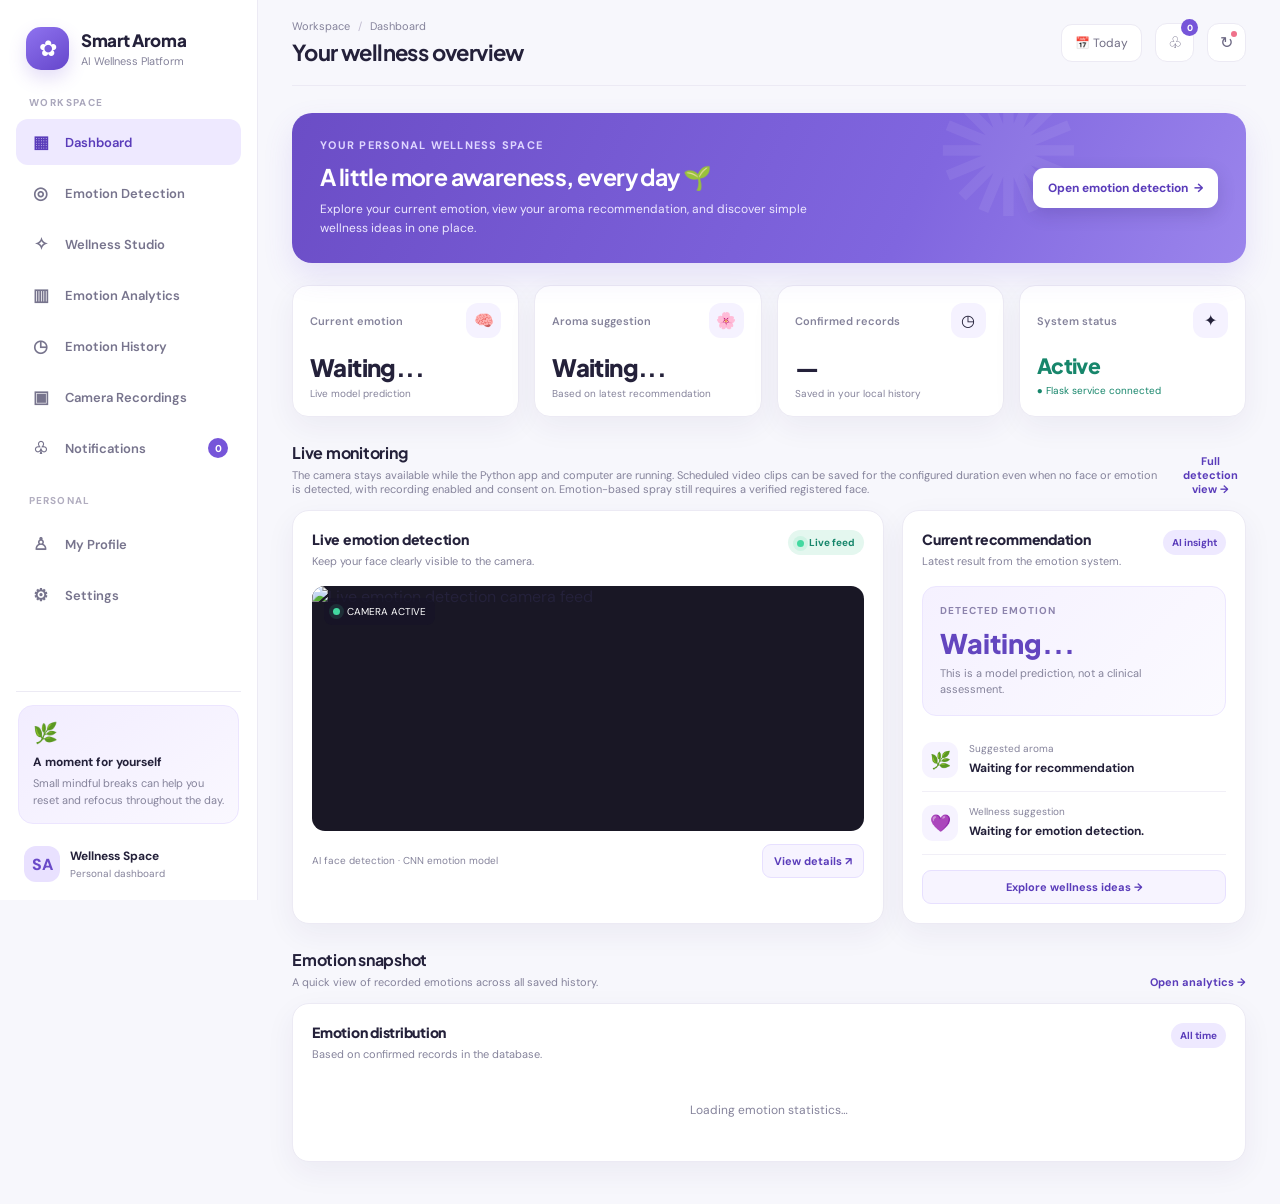
==== templates/index.html @ 0d3c7477 "Update Smart AromaSense project" ====
<!DOCTYPE html>
<html lang="en">
<head>
  <meta charset="UTF-8" />
  <meta name="viewport" content="width=device-width, initial-scale=1.0" />
  <title>Smart Aroma | AI Wellness</title>
  <style>
    @import url('https://fonts.googleapis.com/css2?family=DM+Sans:wght@400;500;600;700&family=Plus+Jakarta+Sans:wght@500;600;700;800&display=swap');
    :root{--bg:#f7f7fc;--surface:#fff;--surface-soft:#f5f2ff;--ink:#24213a;--muted:#85839b;--line:#eceaf4;--purple:#7655d9;--purple-dark:#5a3cba;--purple-pale:#eee9ff;--green:#17866b;--green-pale:#e4f7ef;--shadow:0 10px 30px rgba(53,37,99,.06);--sidebar:258px}
    *{box-sizing:border-box;margin:0;padding:0}
    body{font-family:'DM Sans',sans-serif;background:var(--bg);color:var(--ink);min-height:100vh}
    button{font:inherit;cursor:pointer}
    .app-shell{min-height:100vh}
    .sidebar{position:fixed;inset:0 auto 0 0;width:var(--sidebar);background:#fff;border-right:1px solid var(--line);display:flex;flex-direction:column;padding:25px 16px 18px;z-index:20}
    .brand{display:flex;align-items:center;gap:12px;padding:2px 10px 26px}
    .brand-mark{height:43px;width:43px;border-radius:15px;background:linear-gradient(145deg,#8f73ef,#6546cb);display:grid;place-items:center;color:#fff;font-size:22px;box-shadow:0 8px 18px #7655d933}
    .brand-name{font-family:'Plus Jakarta Sans',sans-serif;font-size:17px;font-weight:800;letter-spacing:-.45px}.brand-sub{font-size:11px;color:var(--muted);margin-top:3px}
    .workspace-label{padding:0 13px 10px;color:#aaa7bc;font-size:10px;letter-spacing:1.4px;font-weight:700;text-transform:uppercase}
    .nav-list{list-style:none;display:flex;flex:1;min-height:0;flex-direction:column;gap:5px;overflow-y:auto;overscroll-behavior:contain;padding:0 0 12px;scrollbar-width:thin;scrollbar-color:#d8d0f5 transparent}
    .nav-link{width:100%;display:flex;align-items:center;gap:13px;padding:12px 13px;border:0;background:transparent;color:#77748d;border-radius:12px;text-align:left;font-size:13px;font-weight:600;transition:background .2s,color .2s}
    .nav-link:hover{background:#f8f6ff;color:var(--purple-dark)}.nav-link.active{background:var(--purple-pale);color:var(--purple-dark)}
    .nav-icon{width:23px;text-align:center;font-size:17px;flex-shrink:0}.nav-caption{font-size:10px;color:#b1adbf;padding:18px 13px 9px;letter-spacing:1.1px;font-weight:700;text-transform:uppercase}
    .sidebar-bottom{margin-top:auto;padding-top:13px;border-top:1px solid var(--line)}
    .help-card{background:linear-gradient(145deg,#f2edff,#faf8ff);border:1px solid #ece5ff;border-radius:15px;padding:14px;margin:0 2px 12px}.help-card .help-icon{font-size:20px}.help-card h4{font-size:12px;margin:8px 0 5px}.help-card p{font-size:11px;line-height:1.55;color:var(--muted)}
    .profile-mini{display:flex;gap:10px;align-items:center;padding:10px 8px 0}.avatar{width:36px;height:36px;flex-shrink:0;border-radius:12px;background:#e9e1ff;color:#6949c8;display:grid;place-items:center;font-weight:800}.profile-name{font-size:12px;font-weight:700}.profile-role{font-size:10px;color:var(--muted);margin-top:3px}
    .main-area{margin-left:var(--sidebar);min-height:100vh;padding:0 34px 42px;max-width:1800px}
    .topbar{height:86px;display:flex;align-items:center;justify-content:space-between;gap:18px;border-bottom:1px solid var(--line);margin-bottom:27px}
    .breadcrumbs{font-size:11px;color:var(--muted);margin-bottom:5px}.topbar h1{font-family:'Plus Jakarta Sans',sans-serif;font-size:22px;letter-spacing:-.6px}.topbar-right{display:flex;align-items:center;gap:13px}.date-pill{background:#fff;border:1px solid var(--line);color:#706d84;border-radius:11px;padding:10px 13px;font-size:12px}.bell-btn{width:39px;height:39px;border-radius:12px;border:1px solid var(--line);background:#fff;position:relative;color:#6c6883}.bell-dot{position:absolute;top:7px;right:8px;width:6px;height:6px;background:#ef718b;border-radius:50%}
    .page{display:none;animation:fadeUp .22s ease}.page.active{display:block}@keyframes fadeUp{from{opacity:.55;transform:translateY(4px)}to{opacity:1;transform:translateY(0)}}
    .welcome-banner{position:relative;overflow:hidden;background:linear-gradient(115deg,#6b4dc6 0%,#8066df 65%,#9b85ec 100%);color:#fff;border-radius:20px;padding:25px 28px;display:flex;align-items:center;justify-content:space-between;gap:20px;margin-bottom:22px;box-shadow:0 13px 30px #7454d922}
    .welcome-banner:after{content:'✺';position:absolute;right:17%;top:-48px;font-size:180px;color:#ffffff12;line-height:1}.welcome-content{position:relative;z-index:1}.eyebrow{font-size:11px;letter-spacing:1.25px;text-transform:uppercase;color:#dfd6ff;font-weight:700;margin-bottom:10px}.welcome-banner h2{font-family:'Plus Jakarta Sans',sans-serif;font-size:23px;letter-spacing:-.6px;margin-bottom:8px}.welcome-banner p{font-size:12px;color:#ede8ff;line-height:1.6;max-width:510px}.banner-action{position:relative;z-index:1;background:#fff;color:var(--purple-dark);border:0;padding:12px 15px;border-radius:11px;font-size:12px;font-weight:700;white-space:nowrap;box-shadow:0 6px 18px #30206430}.banner-action:hover{transform:translateY(-1px)}
    .section-heading{display:flex;align-items:end;justify-content:space-between;gap:14px;margin:25px 0 14px}.section-heading h2{font-family:'Plus Jakarta Sans',sans-serif;font-size:16px;letter-spacing:-.25px}.section-heading p{font-size:11px;color:var(--muted);margin-top:5px}.text-link{border:0;background:transparent;color:var(--purple-dark);font-weight:700;font-size:11px}
    .stats-grid{display:grid;grid-template-columns:repeat(4,minmax(0,1fr));gap:15px;margin-bottom:22px}.stat-card{background:var(--surface);border:1px solid var(--line);border-radius:16px;padding:17px 17px 16px;box-shadow:var(--shadow);min-width:0}.stat-top{display:flex;align-items:center;justify-content:space-between;gap:8px}.stat-label{color:var(--muted);font-size:11px;font-weight:600}.stat-icon{width:35px;height:35px;border-radius:12px;background:var(--surface-soft);display:grid;place-items:center;font-size:16px}.stat-value{font-family:'Plus Jakarta Sans',sans-serif;font-size:24px;font-weight:800;margin:14px 0 5px;letter-spacing:-.6px;overflow-wrap:anywhere}.stat-note{font-size:10px;color:var(--muted)}.stat-note.good{color:var(--green)}
    .content-grid{display:grid;grid-template-columns:minmax(0,1.55fr) minmax(270px,.9fr);gap:18px;align-items:stretch}.card{background:var(--surface);border:1px solid var(--line);border-radius:17px;padding:19px;box-shadow:var(--shadow);min-width:0}.card-header{display:flex;align-items:flex-start;justify-content:space-between;gap:12px;margin-bottom:16px}.card-title{font-family:'Plus Jakarta Sans',sans-serif;font-size:14px;font-weight:800;letter-spacing:-.25px}.card-subtitle{font-size:11px;color:var(--muted);margin-top:5px;line-height:1.5}.tiny-tag{background:var(--green-pale);color:var(--green);border-radius:30px;padding:6px 9px;font-size:10px;font-weight:700;white-space:nowrap}.tiny-tag.purple{background:var(--purple-pale);color:var(--purple-dark)}
    .camera-frame{background:#191725;border-radius:13px;overflow:hidden;min-height:245px;display:flex;align-items:center;justify-content:center;position:relative}.camera-frame img{display:block;width:100%;max-height:390px;object-fit:contain;min-height:245px}.camera-overlay{position:absolute;left:12px;top:12px;background:#171426bc;color:#fff;font-size:10px;padding:7px 9px;border-radius:8px;display:flex;align-items:center;gap:7px}.pulse{height:7px;width:7px;border-radius:50%;background:#42d9a0;box-shadow:0 0 0 4px #42d9a022}.camera-foot{display:flex;align-items:center;justify-content:space-between;gap:10px;margin-top:13px;color:var(--muted);font-size:10px}.soft-button{border:1px solid #e7e0ff;border-radius:9px;background:#f7f4ff;color:var(--purple-dark);padding:9px 11px;font-size:11px;font-weight:700}.soft-button:hover{background:var(--purple-pale)}
    .emotion-hero{background:linear-gradient(135deg,#f5f1ff,#fbfaff);border:1px solid #ece6ff;border-radius:14px;padding:17px;margin-bottom:13px}.emotion-kicker{font-size:10px;color:#8c83ac;font-weight:700;letter-spacing:1px}.emotion-big{font-family:'Plus Jakarta Sans',sans-serif;font-size:27px;font-weight:800;color:#6346bf;margin:9px 0 5px}.emotion-helper{font-size:11px;color:var(--muted);line-height:1.5}.recommend-row{display:flex;align-items:flex-start;gap:11px;padding:13px 0;border-bottom:1px solid #f1eff7}.recommend-row:last-child{border-bottom:0;padding-bottom:0}.recommend-icon{width:36px;height:36px;display:grid;place-items:center;background:#f6f3ff;border-radius:11px;font-size:17px;flex-shrink:0}.recommend-label{font-size:10px;color:var(--muted);margin-bottom:4px}.recommend-value{font-size:12px;font-weight:700;line-height:1.55;overflow-wrap:anywhere}
    .period-tabs{display:flex;gap:6px;flex-wrap:wrap}.period-tabs button{border:1px solid var(--line);background:#fff;color:#77738b;border-radius:9px;padding:8px 11px;font-size:10px;font-weight:700}.period-tabs button.active,.period-tabs button:hover{background:var(--purple-pale);border-color:#e2d9ff;color:var(--purple-dark)}.analytics-stats{display:grid;grid-template-columns:repeat(3,minmax(0,1fr));gap:11px;margin:16px 0 22px}.analytics-stat{background:#faf9fe;border:1px solid #f0edf8;padding:14px;border-radius:12px}.analytics-stat .value{font-family:'Plus Jakarta Sans',sans-serif;font-size:22px;font-weight:800}.analytics-stat .label{color:var(--muted);font-size:10px;margin-top:5px;line-height:1.4}.bars{display:flex;flex-direction:column;gap:13px}.chart-row{display:grid;grid-template-columns:80px minmax(40px,1fr) 32px;align-items:center;gap:12px}.chart-label{font-size:11px;font-weight:600;color:#65617a}.bar-background{height:9px;background:#f0eef7;border-radius:20px;overflow:hidden}.bar{height:100%;width:0%;background:linear-gradient(90deg,#9e88f1,#7454d7);border-radius:20px;transition:width .45s}.count{text-align:right;font-size:11px;font-weight:700;color:#5e5972}.history-card{margin-top:18px}.table-wrap{width:100%;overflow-x:auto}.history-table{width:100%;border-collapse:collapse;min-width:600px}.history-table th{text-align:left;background:#faf9fe;color:#89849d;font-size:10px;font-weight:700;padding:12px;border-bottom:1px solid var(--line)}.history-table td{font-size:11px;color:#5e5a72;padding:13px 12px;border-bottom:1px solid #f1eff7;vertical-align:top;line-height:1.5}.history-table tbody tr:hover{background:#fcfbff}.emotion-pill{display:inline-flex;padding:5px 8px;border-radius:20px;background:#f0eaff;color:#6d4bc8;font-size:10px;font-weight:700}.empty-state{text-align:center;color:var(--muted);font-size:12px;padding:24px}
    .wellness-grid{display:grid;grid-template-columns:repeat(3,minmax(0,1fr));gap:15px}.wellness-card{border:1px solid var(--line);background:#fff;border-radius:16px;padding:19px;box-shadow:var(--shadow)}.wellness-card .feature-icon{height:43px;width:43px;border-radius:14px;background:var(--surface-soft);display:grid;place-items:center;font-size:21px;margin-bottom:15px}.wellness-card h3{font-size:13px;margin-bottom:7px}.wellness-card p{font-size:11px;color:var(--muted);line-height:1.65}.wellness-card .wellness-tag{display:inline-block;margin-top:14px;padding:6px 9px;border-radius:9px;font-size:10px;font-weight:700;background:#f3efff;color:var(--purple-dark)}.breathing-controls{margin-top:14px;padding:14px 10px;background:#faf8ff;border:1px solid #eee8ff;border-radius:13px;text-align:center}.breathing-orb{width:42px;height:42px;margin:0 auto 10px;border-radius:50%;background:radial-gradient(circle at 35% 30%,#c9baff,#8061df);box-shadow:0 0 0 8px #eee8ff;transform:scale(.8);transition:transform 4s ease-in-out}.breathing-orb.inhale{transform:scale(1.16)}.breathing-orb.exhale{transform:scale(.78)}.breathing-status{font-weight:800;font-size:12px;color:var(--purple-dark);min-height:18px}.breathing-time{font-size:10px;color:var(--muted);margin:5px 0 10px}.breathing-controls button{width:100%}.note-card{background:#f7f3ff;border:1px solid #ebe3ff;border-radius:15px;padding:17px;margin-top:17px;font-size:11px;line-height:1.7;color:#6e648e}
    .placeholder-card{padding:35px 25px;text-align:center;max-width:760px;margin:auto}.placeholder-icon{width:65px;height:65px;margin:0 auto 16px;border-radius:21px;display:grid;place-items:center;background:var(--purple-pale);font-size:29px}.placeholder-card h2{font-family:'Plus Jakarta Sans',sans-serif;font-size:20px;margin-bottom:9px}.placeholder-card p{font-size:12px;color:var(--muted);line-height:1.8;max-width:500px;margin:0 auto 18px}.status-line{display:flex;align-items:center;justify-content:space-between;gap:15px;border-bottom:1px solid var(--line);padding:14px 0;font-size:12px}.status-line:last-child{border-bottom:0}.status-value{color:var(--green);font-weight:700}
    .mobile-nav{display:none}.toast{position:fixed;right:22px;bottom:22px;background:#2c2446;color:#fff;padding:12px 16px;border-radius:12px;font-size:12px;box-shadow:var(--shadow);z-index:100;display:none;max-width:calc(100vw - 32px)}.toast.show{display:block;animation:fadeUp .2s ease}
    @media(max-width:1150px){:root{--sidebar:230px}.main-area{padding:0 23px 35px}.stats-grid{grid-template-columns:repeat(2,minmax(0,1fr))}.wellness-grid{grid-template-columns:repeat(2,minmax(0,1fr))}.content-grid{grid-template-columns:minmax(0,1.2fr) minmax(250px,.8fr)}}
    .nav-count{margin-left:auto;min-width:20px;height:20px;padding:0 5px;border-radius:999px;display:inline-grid;place-items:center;background:#7655d9;color:#fff;font-size:10px;font-weight:800}.notification-list,.recording-list{display:grid;gap:12px}.notification-card{display:flex;gap:13px;align-items:flex-start;padding:16px;border:1px solid var(--line);border-radius:14px;background:#fff}.notification-card.unread{border-color:#d6caff;background:#fcfaff}.notification-symbol{height:38px;width:38px;flex-shrink:0;display:grid;place-items:center;background:var(--purple-pale);border-radius:12px;font-size:18px}.notification-copy{min-width:0;flex:1}.notification-copy h3{font-size:13px;margin:1px 0 6px}.notification-copy p{font-size:12px;color:#716d84;line-height:1.6}.notification-meta{font-size:10px;color:#9b96ad;margin-top:8px}.notification-card button{border:1px solid var(--line);background:#fff;border-radius:9px;padding:7px 10px;font-size:10px;color:var(--purple-dark);font-weight:700}.recording-card{border:1px solid var(--line);border-radius:15px;background:#fff;overflow:hidden}.recording-card video{display:block;width:100%;max-height:360px;background:#171421}.recording-details{padding:14px}.recording-details h3{font-size:13px;margin-bottom:7px}.recording-details p{font-size:11px;color:var(--muted);line-height:1.6}.recording-list{grid-template-columns:repeat(2,minmax(0,1fr))}.system-actions{display:flex;gap:10px;flex-wrap:wrap;margin-top:16px}.system-actions .soft-button{min-height:40px}.monitoring-state{font-size:12px;line-height:1.55;margin-top:10px;color:var(--muted)}.topbar-bell{position:relative;width:39px;height:39px;border:1px solid var(--line);border-radius:12px;background:#fff;color:#6c6883}.topbar-bell .nav-count{position:absolute;right:-5px;top:-5px;min-width:17px;height:17px;font-size:9px;padding:0 4px}@media(max-width:850px){.recording-list{grid-template-columns:1fr}}
    @media(max-width:850px){:root{--sidebar:0px}.sidebar{display:none}.main-area{margin-left:0;padding:0 20px 100px}.topbar{height:76px;margin-bottom:21px}.mobile-nav{display:flex;position:fixed;z-index:50;bottom:0;left:0;right:0;background:#ffffffef;backdrop-filter:blur(15px);border-top:1px solid var(--line);padding:8px 10px max(8px,env(safe-area-inset-bottom));gap:5px;overflow-x:auto;scrollbar-width:thin}.mobile-nav .nav-link{min-width:72px;flex:1;display:flex;flex-direction:column;justify-content:center;align-items:center;gap:3px;padding:7px 5px;font-size:9px;border-radius:10px;white-space:nowrap}.mobile-nav .nav-icon{width:auto;font-size:17px}.content-grid{grid-template-columns:1fr}.topbar-right .date-pill{display:none}.welcome-banner{padding:23px}.welcome-banner h2{font-size:20px}.welcome-banner p{max-width:440px}}
    @media(max-width:560px){.main-area{padding:0 13px 94px}.topbar{height:70px;margin-bottom:16px}.topbar h1{font-size:18px}.breadcrumbs{font-size:10px}.bell-btn{width:35px;height:35px}.topbar-right{gap:7px}.welcome-banner{padding:20px;border-radius:16px;align-items:flex-start;flex-direction:column}.welcome-banner h2{font-size:18px}.welcome-banner p{font-size:11px}.banner-action{padding:10px 12px}.stats-grid{gap:9px}.stat-card{padding:13px;border-radius:13px}.stat-value{font-size:20px;margin:12px 0 4px}.stat-label{font-size:10px}.stat-icon{height:30px;width:30px;font-size:14px}.stat-note{font-size:9px}.card{padding:14px;border-radius:14px}.card-title{font-size:13px}.camera-frame,.camera-frame img{min-height:205px}.section-heading{margin-top:22px}.section-heading h2{font-size:15px}.analytics-stats{gap:7px}.analytics-stat{padding:10px}.analytics-stat .value{font-size:19px}.analytics-stat .label{font-size:9px}.chart-row{grid-template-columns:66px minmax(35px,1fr) 24px;gap:8px}.chart-label,.count{font-size:10px}.wellness-grid{grid-template-columns:1fr}.topbar .title-group{min-width:0}.topbar h1{max-width:55vw;white-space:nowrap;overflow:hidden;text-overflow:ellipsis}.mobile-nav .nav-link{min-width:63px}}
    @media(prefers-reduced-motion:reduce){*,*::before,*::after{animation:none!important;transition:none!important;scroll-behavior:auto!important}}
    
/* Compact Aroma Assignment UI */
.aroma-controls {
  display: grid;
  grid-template-columns: 1fr 1fr;
  gap: 12px;
  margin: 14px 0 8px;
}

.aroma-field {
  display: flex;
  flex-direction: column;
  gap: 6px;
  min-width: 0;
}

.aroma-field label {
  font-size: 13px;
  font-weight: 600;
  color: #66577e;
}

.aroma-field select {
  width: 100%;
  min-width: 0;
  box-sizing: border-box;
  padding: 10px 12px;
  border: 1px solid #e6dcff;
  border-radius: 12px;
  background: #faf8ff;
  color: #49356f;
  font-size: 13px;
}

@media (max-width: 400px) {
  .aroma-controls {
    grid-template-columns: 1fr;
    gap: 10px;
  }
}

/* Aroma card layout polish */
.wellness-card:has(#aromaMood) {
  padding: 22px !important;
}

.wellness-card:has(#aromaMood) #wellnessAroma {
  margin: 10px 0 14px;
  color: #8b719f;
  font-size: 13px;
}

.wellness-card:has(#aromaMood) .aroma-controls {
  display: flex !important;
  flex-direction: column !important;
  gap: 12px !important;
  margin: 14px 0 !important;
}

.wellness-card:has(#aromaMood) .aroma-field {
  display: flex !important;
  flex-direction: column !important;
  align-items: stretch !important;
  gap: 6px !important;
  width: 100% !important;
}

.wellness-card:has(#aromaMood) .aroma-field label {
  display: block !important;
  font-size: 12px !important;
  font-weight: 600 !important;
  color: #78658f !important;
}

.wellness-card:has(#aromaMood) .aroma-field select {
  display: block !important;
  width: 100% !important;
  min-height: 42px;
  border-radius: 12px !important;
  box-sizing: border-box !important;
}

.wellness-card:has(#aromaMood) #saveAromaPreference {
  margin-top: 8px;
  border-radius: 12px;
}

.physical-aroma-box {
  margin-top: 14px;
  padding: 14px;
  border: 1px solid #eadfff;
  border-radius: 15px;
  background: linear-gradient(135deg, #fbf8ff, #fff9fc);
}

.physical-aroma-heading {
  display: flex;
  align-items: center;
  gap: 10px;
  margin-bottom: 12px;
}

.physical-aroma-icon {
  display: flex;
  align-items: center;
  justify-content: center;
  width: 38px;
  height: 38px;
  flex-shrink: 0;
  border-radius: 12px;
  background: #f0e8ff;
  font-size: 20px;
}

.physical-aroma-heading h4 {
  margin: 0 0 3px;
  font-size: 14px;
  color: #48365f;
}

.physical-aroma-heading p {
  margin: 0;
  font-size: 12px;
  color: #8b789f;
}

.physical-aroma-box label {
  display: block;
  margin-bottom: 6px;
  font-size: 12px;
  color: #78658f;
}

.physical-aroma-box select {
  width: 100%;
  box-sizing: border-box;
}

.physical-aroma-box #aromaContainerStatus {
  margin: 9px 0 0;
  font-size: 12px;
  color: #78658f;
}


.aroma-management-card .aroma-field {
  display: flex;
  flex-direction: column;
  gap: 6px;
  margin: 12px 0;
}

.aroma-management-card .aroma-field label {
  font-size: 13px;
  font-weight: 600;
  color: #78658f;
}

.aroma-management-card .aroma-field select,
.container-assignment-row select {
  width: 100%;
  min-width: 0;
  box-sizing: border-box;
}

.physical-aroma-box {
  margin-top: 16px;
  padding: 14px;
  border: 1px solid #eadfff;
  border-radius: 15px;
  background: linear-gradient(135deg, #fbf8ff, #fff9fc);
}

.physical-aroma-heading {
  display: flex;
  align-items: center;
  gap: 10px;
  margin-bottom: 14px;
}

.physical-aroma-icon {
  display: grid;
  place-items: center;
  width: 38px;
  height: 38px;
  flex-shrink: 0;
  border-radius: 12px;
  background: #f0e8ff;
  font-size: 20px;
}

.physical-aroma-heading h4 {
  margin: 0 0 3px;
  font-size: 14px;
  color: #48365f;
}

.physical-aroma-heading p {
  margin: 0;
  font-size: 12px;
  color: #8b789f;
}

.container-assignment {
  display: flex;
  flex-direction: column;
  gap: 10px;
}

.container-assignment-row {
  display: grid;
  grid-template-columns: minmax(100px, 0.8fr) minmax(0, 1.2fr);
  align-items: center;
  gap: 10px;
}

.container-assignment-row label {
  display: flex;
  align-items: center;
  gap: 7px;
  font-size: 13px;
  font-weight: 600;
  color: #59466f;
}

.container-assignment-row input[type="checkbox"] {
  accent-color: #9b7bce;
}

.container-assignment-row select {
  padding: 9px;
  border: 1px solid #e6dcff;
  border-radius: 10px;
  background: #fff;
  color: #49356f;
  font-size: 12px;
}

.physical-aroma-box #aromaContainerStatus {
  margin: 12px 0 0;
  font-size: 12px;
  color: #78658f;
}


    /* Small Reflection card only: expanded, functional form */
    .wellness-card.small-reflection-card {
      width: 100%;
      max-width: none;
      min-width: 0;
      min-height: 0;
      height: auto;
      padding: 20px;
      margin: 0;
      align-self: start;
      box-sizing: border-box;
    }
    .wellness-card.small-reflection-card .feature-icon {
      width: 48px;
      height: 48px;
      margin-bottom: 12px;
      font-size: 21px;
    }
    .wellness-card.small-reflection-card h3 {
      font-size: 15px;
      margin: 0 0 8px;
    }
    .wellness-card.small-reflection-card p {
      font-size: 13px;
      line-height: 1.5;
      margin: 0 0 14px;
    }
    .small-reflection-card .reflection-field-label {
      display: block;
      margin: 14px 0 7px;
      font-size: 12px;
      font-weight: 600;
      color: #65527f;
    }
    .small-reflection-card .reflection-focus,
    .small-reflection-card .reflection-thought {
      display: block;
      width: 100%;
      box-sizing: border-box;
      border: 1px solid #e6dcff;
      border-radius: 12px;
      background: #fcfbff;
      color: #302449;
      font: inherit;
      font-size: 13px;
      padding: 12px;
      outline: none;
    }
    .small-reflection-card .reflection-focus:focus,
    .small-reflection-card .reflection-thought:focus {
      border-color: #a78bfa;
      box-shadow: 0 0 0 3px rgba(139, 92, 246, .10);
    }
    .small-reflection-card .reflection-thought {
      min-height: 78px;
      resize: vertical;
      line-height: 1.5;
    }
    .small-reflection-card .reflection-save {
      margin-top: 12px;
    }
    .small-reflection-card .reflection-saved-tag {
      display: inline-flex;
      margin-top: 14px;
      padding: 7px 11px;
      border-radius: 999px;
      background: #f3edff;
      color: #6240c8;
      font-size: 11px;
      font-weight: 600;
    }
    @media (max-width: 560px) {
      .wellness-card.small-reflection-card { padding: 16px; }
    }

    /* Profile page only: premium dashboard styling; shared app layout is untouched. */
    .profile-dashboard-page{max-width:1500px;margin:0 auto}
    .profile-page-intro{display:flex;align-items:center;justify-content:space-between;gap:16px;margin:-3px 0 18px}
    .profile-page-intro h2{font-family:'Plus Jakarta Sans',sans-serif;font-size:23px;letter-spacing:-.6px}
    .profile-page-intro p{font-size:12px;color:var(--muted);margin-top:4px}
    .profile-local-badge{font-size:11px;font-weight:700;color:var(--purple-dark);background:#eee8ff;border-radius:30px;padding:9px 13px;white-space:nowrap}
    .profile-hero-card{position:relative;isolation:isolate;overflow:hidden;display:flex;align-items:center;gap:22px;padding:28px 30px;margin-bottom:18px;border:1px solid #e9e0ff;border-radius:22px;background:linear-gradient(110deg,#f0eaff 0%,#faf7ff 62%,#fff7fa 100%);min-height:174px}
    .profile-avatar-wrap{position:relative;flex:0 0 auto}
    .profile-avatar-large{width:104px;height:104px;display:grid;place-items:center;border-radius:50%;background:linear-gradient(145deg,#ffdce4,#e9ddff);color:#6140d1;font-family:'Plus Jakarta Sans',sans-serif;font-size:34px;font-weight:800;box-shadow:0 8px 20px #7154cf16}
    .profile-avatar-status{position:absolute;right:-3px;bottom:0;width:35px;height:35px;display:grid;place-items:center;border:3px solid #fff;border-radius:50%;background:#7655d9;color:#fff;font-size:17px}
    .profile-hero-copy{position:relative;z-index:2;min-width:0;flex:1}
    .profile-eyebrow{font-size:10px;letter-spacing:1.6px;font-weight:800;color:#8064d7;margin-bottom:8px}
    .profile-hero-copy h2{font-family:'Plus Jakarta Sans',sans-serif;font-size:25px;letter-spacing:-.65px;margin-bottom:5px;overflow-wrap:anywhere}
    .profile-hero-copy p{font-size:13px;color:#77718e;line-height:1.5}
    .profile-pills{display:flex;gap:9px;flex-wrap:wrap;margin-top:13px}
    .profile-pills span{background:#ffffffd9;border:1px solid #eee8ff;border-radius:30px;padding:8px 11px;font-size:10px;font-weight:700;color:#5c4a9d}
    .profile-edit-button,.profile-view-button{position:relative;z-index:2;border:1px solid #dfd3ff;border-radius:12px;padding:10px 13px;background:#fff;color:#5d3fc6;font-size:11px;font-weight:800;white-space:nowrap}
    .profile-edit-button:hover,.profile-view-button:hover{background:#f7f2ff}
    .profile-flower-art{position:absolute;right:6%;top:-37px;font-size:185px;line-height:1;color:#8b70e70d;z-index:-1;pointer-events:none}
    .profile-dashboard-grid{display:grid;grid-template-columns:minmax(0,1fr) minmax(0,1fr);gap:16px;align-items:stretch}
    .profile-dashboard-grid>.card{padding:20px 22px;min-width:0}
    .profile-section-heading{display:flex;align-items:center;gap:11px;margin-bottom:17px;min-width:0}
    .profile-heading-icon{width:38px;height:38px;display:grid;place-items:center;border-radius:13px;background:#f0eaff;color:#6947d1;font-size:18px;flex:0 0 auto}
    .profile-section-heading h3{font-family:'Plus Jakarta Sans',sans-serif;font-size:14px;letter-spacing:-.2px}
    .profile-section-heading p{font-size:10px;color:var(--muted);margin-top:4px;line-height:1.4}
    .profile-info-row{display:grid;grid-template-columns:28px minmax(82px,.72fr) minmax(0,1.5fr);align-items:center;gap:10px;padding:12px 0;border-bottom:1px solid #f0edf7;font-size:12px}
    .profile-info-row:last-child{border-bottom:0;padding-bottom:1px}
    .profile-info-icon{width:27px;height:27px;border-radius:9px;background:#f7f4ff;display:grid;place-items:center;color:#8b73d7}
    .profile-info-label{color:#77738e}
    .profile-info-row strong{font-size:11px;text-align:right;line-height:1.5;overflow-wrap:anywhere}
    .profile-activity-grid{display:grid;grid-template-columns:repeat(2,minmax(0,1fr));gap:13px}
    .profile-stat{display:flex;align-items:center;gap:12px;min-height:91px;padding:14px;border-radius:16px;min-width:0}
    .profile-stat-pink{background:#fff2f5}.profile-stat-blue{background:#f1f4ff}.profile-stat-green{background:#f1faf3}.profile-stat-amber{background:#fff8ec}
    .profile-stat-icon{width:42px;height:42px;display:grid;place-items:center;flex:0 0 auto;border-radius:14px;background:#ffffffa8;font-size:21px;color:#6745ce}
    .profile-stat>div{display:flex;flex-direction:column;min-width:0}
    .profile-stat strong{font-family:'Plus Jakarta Sans',sans-serif;font-size:23px;line-height:1.2;color:#19173b}
    .profile-stat span:not(.profile-stat-icon){font-size:10px;color:#6d6886;margin-top:4px;line-height:1.35}
    .profile-stat small{font-size:9px;color:#9992ad;margin-top:3px}
    .profile-section-heading .profile-view-button{margin-left:auto;padding:8px 10px;font-size:10px}
    .profile-recent-list{display:flex;flex-direction:column}
    .profile-recent-item{display:flex;align-items:flex-start;gap:11px;padding:12px 0;border-bottom:1px solid #f0edf7;font-size:12px;line-height:1.5}
    .profile-recent-item:last-child{border-bottom:0;padding-bottom:0}
    .profile-recent-dot{width:10px;height:10px;border-radius:50%;background:#8867e7;box-shadow:0 0 0 4px #f0eaff;flex:0 0 auto;margin:5px 3px 0}
    .profile-recent-text{flex:1;overflow-wrap:anywhere}.profile-recent-date{font-size:10px;color:var(--muted);white-space:nowrap;margin-left:8px}
    .profile-empty-reflection{font-size:11px;color:var(--muted);line-height:1.6;padding:7px 0}
    .profile-preference-row{display:flex;align-items:center;gap:12px;padding:13px 0;border-bottom:1px solid #f0edf7;min-width:0}
    .profile-preference-row:last-child{border-bottom:0;padding-bottom:0}
    .profile-preference-icon{width:38px;height:38px;display:grid;place-items:center;flex:0 0 auto;border-radius:13px;background:#f4efff;color:#7655d9;font-size:18px}
    .profile-preference-row>div{flex:1;min-width:0}.profile-preference-row strong{font-size:11px}.profile-preference-row p{font-size:10px;line-height:1.5;color:var(--muted);margin-top:4px}
    .profile-privacy-status{font-size:10px;font-weight:800;color:#168768;white-space:nowrap}
    .profile-logout-row{display:flex;align-items:center;justify-content:space-between;gap:16px;margin-top:16px;padding:16px 20px;background:#fff;border:1px solid #f2e5ec;border-radius:16px;box-shadow:var(--shadow)}
    .profile-logout-row strong{font-size:12px}.profile-logout-row p{font-size:10px;color:var(--muted);margin-top:4px}
    .profile-logout-button{border:1px solid #ffd8e1;border-radius:11px;background:#fff3f6;color:#d83e64;padding:10px 15px;font-size:11px;font-weight:800;white-space:nowrap}
    .profile-logout-button:hover{background:#ffe8ee}
    @media(max-width:1050px){.profile-dashboard-grid{grid-template-columns:minmax(0,1fr)}.profile-hero-card{gap:17px}.profile-flower-art{right:2%}}
    @media(max-width:650px){.profile-page-intro{align-items:flex-start}.profile-local-badge{display:none}.profile-hero-card{padding:21px 18px;align-items:flex-start;flex-wrap:wrap;gap:14px}.profile-avatar-large{width:76px;height:76px;font-size:27px}.profile-hero-copy{flex-basis:calc(100% - 95px)}.profile-hero-copy h2{font-size:20px}.profile-edit-button{margin-left:90px}.profile-dashboard-grid>.card{padding:17px}.profile-info-row{grid-template-columns:27px 80px minmax(0,1fr);gap:8px}.profile-activity-grid{gap:9px}.profile-stat{padding:10px;gap:8px;min-height:82px}.profile-stat-icon{width:34px;height:34px;font-size:17px}.profile-stat strong{font-size:20px}.profile-section-heading{flex-wrap:wrap}.profile-section-heading .profile-view-button{margin-left:auto}.profile-recent-date{white-space:normal;text-align:right}.profile-logout-row{align-items:flex-start}}

  </style>
  
<script src="https://www.gstatic.com/firebasejs/10.14.1/firebase-app-compat.js"></script>
<script src="https://www.gstatic.com/firebasejs/10.14.1/firebase-messaging-compat.js"></script>

</head>
<body>
<div class="app-shell">
  <aside class="sidebar" aria-label="Main navigation">
    <div class="brand"><div class="brand-mark">✿</div><div><div class="brand-name">Smart Aroma</div><div class="brand-sub">AI Wellness Platform</div></div></div>
    <div class="workspace-label">Workspace</div>
    <nav class="nav-list" id="desktopNav">
      <button class="nav-link active" data-page="dashboard"><span class="nav-icon">▦</span><span>Dashboard</span></button>
      <button class="nav-link" data-page="detection"><span class="nav-icon">◎</span><span>Emotion Detection</span></button>
      <button class="nav-link" data-page="wellness"><span class="nav-icon">✧</span><span>Wellness Studio</span></button>
      <button class="nav-link" data-page="analytics"><span class="nav-icon">▥</span><span>Emotion Analytics</span></button>
      <button class="nav-link" data-page="history"><span class="nav-icon">◷</span><span>Emotion History</span></button>
      <button class="nav-link" data-page="recordings"><span class="nav-icon">▣</span><span>Camera Recordings</span></button>
      <button class="nav-link" data-page="notifications"><span class="nav-icon">♧</span><span>Notifications</span><span class="nav-count" id="notificationCount" hidden>0</span></button>
      <div class="nav-caption">Personal</div>
      <button class="nav-link" data-page="profile"><span class="nav-icon">♙</span><span>My Profile</span></button>
      <button class="nav-link" data-page="settings"><span class="nav-icon">⚙</span><span>Settings</span></button>
    </nav>
    <div class="sidebar-bottom">
      <div class="help-card"><div class="help-icon">🌿</div><h4>A moment for yourself</h4><p>Small mindful breaks can help you reset and refocus throughout the day.</p></div>
      <div class="profile-mini"><div class="avatar">SA</div><div><div class="profile-name">Wellness Space</div><div class="profile-role">Personal dashboard</div></div></div>
    </div>
  </aside>

  <main class="main-area">
    <header class="topbar">
      <div class="title-group"><div class="breadcrumbs">Workspace <span style="padding:0 5px;color:#c0bbd0">/</span> <span id="breadcrumbCurrent">Dashboard</span></div><h1 id="pageTitle">Your wellness overview</h1></div>
      <div class="topbar-right"><div class="date-pill" id="todayDate">📅 Today</div><button class="topbar-bell" id="notificationQuickButton" aria-label="Open notifications" title="Notifications">♧<span class="nav-count" id="notificationTopCount" hidden>0</span></button><button class="bell-btn" id="refreshButton" aria-label="Refresh dashboard" title="Refresh data">↻<span class="bell-dot"></span></button></div>
    </header>

    <section class="page active" id="page-dashboard">
      <div class="welcome-banner"><div class="welcome-content"><div class="eyebrow">YOUR PERSONAL WELLNESS SPACE</div><h2>A little more awareness, every day 🌱</h2><p>Explore your current emotion, view your aroma recommendation, and discover simple wellness ideas in one place.</p></div><button class="banner-action" data-go="detection">Open emotion detection&nbsp; →</button></div>
      <div class="stats-grid">
        <div class="stat-card"><div class="stat-top"><span class="stat-label">Current emotion</span><span class="stat-icon">🧠</span></div><div class="stat-value" id="dashEmotion">Waiting...</div><div class="stat-note">Live model prediction</div></div>
        <div class="stat-card"><div class="stat-top"><span class="stat-label">Aroma suggestion</span><span class="stat-icon">🌸</span></div><div class="stat-value" id="dashAroma">Waiting...</div><div class="stat-note">Based on latest recommendation</div></div>
        <div class="stat-card"><div class="stat-top"><span class="stat-label">Confirmed records</span><span class="stat-icon">◷</span></div><div class="stat-value" id="dashTotal">—</div><div class="stat-note">Saved in your local history</div></div>
        <div class="stat-card"><div class="stat-top"><span class="stat-label">System status</span><span class="stat-icon">✦</span></div><div class="stat-value" style="font-size:21px;color:var(--green)">Active</div><div class="stat-note good">● Flask service connected</div></div>
      </div>
      <div class="section-heading"><div><h2>Live monitoring</h2><p>The camera stays available while the Python app and computer are running. Scheduled video clips can be saved for the configured duration even when no face or emotion is detected, with recording enabled and consent on. Emotion-based spray still requires a verified registered face.</p></div><button class="text-link" data-go="detection">Full detection view →</button></div>
      <div class="content-grid">
        <article class="card"><div class="card-header"><div><div class="card-title">Live emotion detection</div><div class="card-subtitle">Keep your face clearly visible to the camera.</div></div><span class="tiny-tag"><span class="pulse" style="display:inline-block;margin-right:5px;vertical-align:middle"></span>Live feed</span></div><div class="camera-slot" id="dashboardCameraSlot"><div class="camera-frame"><img id="liveCamera" src="{{ url_for('video_feed') }}" alt="Live emotion detection camera feed"><div class="camera-overlay"><span class="pulse"></span> CAMERA ACTIVE</div></div></div><div class="camera-foot"><span>AI face detection · CNN emotion model</span><button class="soft-button" data-go="detection">View details ↗</button></div></article>
        <article class="card"><div class="card-header"><div><div class="card-title">Current recommendation</div><div class="card-subtitle">Latest result from the emotion system.</div></div><span class="tiny-tag purple">AI insight</span></div><div class="emotion-hero"><div class="emotion-kicker">DETECTED EMOTION</div><div class="emotion-big" id="dashEmotionBig">Waiting...</div><div class="emotion-helper">This is a model prediction, not a clinical assessment.</div></div><div class="recommend-row"><div class="recommend-icon">🌿</div><div><div class="recommend-label">Suggested aroma</div><div class="recommend-value" id="dashAromaDetail">Waiting for recommendation</div></div></div><div class="recommend-row"><div class="recommend-icon">💜</div><div><div class="recommend-label">Wellness suggestion</div><div class="recommend-value" id="dashSuggestion">Waiting for emotion detection.</div></div></div><button class="soft-button" style="width:100%;margin-top:15px" data-go="wellness">Explore wellness ideas →</button></article>
      </div>
      <div class="section-heading"><div><h2>Emotion snapshot</h2><p>A quick view of recorded emotions across all saved history.</p></div><button class="text-link" data-go="analytics">Open analytics →</button></div>
      <article class="card"><div class="card-header"><div><div class="card-title">Emotion distribution</div><div class="card-subtitle">Based on confirmed records in the database.</div></div><span class="tiny-tag purple">All time</span></div><div class="bars" id="dashboardChart"><div class="empty-state">Loading emotion statistics…</div></div></article>
    </section>

    <section class="page" id="page-detection">
      <div class="section-heading" style="margin-top:0"><div><h2>Emotion detection</h2><p>Live camera preview and current prediction from your CNN model.</p></div><span class="tiny-tag"><span class="pulse" style="display:inline-block;margin-right:5px;vertical-align:middle"></span>Monitoring</span></div>
      <div class="content-grid">
        <article class="card"><div class="card-header"><div><div class="card-title">Camera preview</div><div class="card-subtitle">Position your face inside the camera view.</div></div><span class="tiny-tag">OpenCV</span></div><div class="camera-slot" id="detectionCameraSlot"></div><div class="camera-foot"><span>Predictions run while the camera is available.</span><span>Local processing</span></div></article>
        <article class="card"><div class="card-header"><div><div class="card-title">Detection status</div><div class="card-subtitle">Latest values returned by the backend.</div></div></div><div class="emotion-hero"><div class="emotion-kicker">CURRENT EMOTION</div><div class="emotion-big" id="detectEmotion">Waiting...</div><div class="emotion-helper">Emotion classifications can be imperfect and may change with lighting, position, and model limitations.</div></div><div class="recommend-row"><div class="recommend-icon">🌸</div><div><div class="recommend-label">Aroma recommendation</div><div class="recommend-value" id="detectAroma">Waiting...</div></div></div><div class="recommend-row"><div class="recommend-icon">🌱</div><div><div class="recommend-label">Suggested next step</div><div class="recommend-value" id="detectSuggestion">Waiting...</div></div></div><div class="note-card">Emotion detection and aroma commands are enabled only while the registered face remains verified. Physical relay commands require the Arduino USB connection and hardware-enabled mode.</div></article>
      </div>
    </section>

    <section class="page" id="page-wellness">
      <div class="welcome-banner"><div class="welcome-content"><div class="eyebrow">WELLNESS STUDIO</div><h2>Make space for a mindful pause ✨</h2><p>Explore simple, optional wellness ideas alongside your latest emotion and aroma recommendation.</p></div><button class="banner-action" data-go="detection">Check latest emotion →</button></div>
      <div class="card" style="margin-bottom:17px"><div class="card-header"><div><div class="card-title">Your current insight</div><div class="card-subtitle">Updated from your running Flask backend.</div></div><span class="tiny-tag purple">Personalized view</span></div><div class="emotion-hero" style="margin:0"><div class="emotion-kicker">LATEST DETECTED EMOTION</div><div class="emotion-big" id="wellnessEmotion">Waiting...</div><div class="emotion-helper" id="wellnessSummary">Waiting for the latest prediction.</div></div></div>
      <div class="wellness-grid">
        <article class="wellness-card"><div class="feature-icon">🌬️</div><h3>Guided breathing break</h3><p id="breathingSuggestion">Take a few natural, comfortable breaths. Stop if you feel dizzy or uncomfortable.</p><div class="breathing-controls"><div class="breathing-orb" id="breathingOrb" aria-hidden="true"></div><div class="breathing-status" id="breathingStep" aria-live="polite">Ready when you are</div><div class="breathing-time" id="breathingTime">60 seconds</div><button class="soft-button" id="breathingToggle" type="button">Start 60-second guide</button></div><span class="wellness-tag">Optional · stop anytime</span></article>

<article class="wellness-card">
  <div class="feature-icon">🧘</div>
  <h3>Mindful pause</h3>
  <p id="meditationSuggestion">Sit comfortably and notice your surroundings for one quiet minute.</p>
  <div class="breathing-controls">
    <div id="mindfulTimer" class="breathing-time" aria-live="polite">60 seconds</div>
    <button class="soft-button" id="mindfulToggle" type="button">Start mindful pause</button>
  </div>
  <span class="wellness-tag">Gentle mindfulness · Optional</span>
</article>

<article class="wellness-card">
  <div class="feature-icon">🎵</div>
  <h3>Music suggestion</h3>

  <p id="musicSuggestion">
    Take a relaxing break with calming music.
  </p>

  <a
    class="soft-button"
    id="spotifyMusicLink"
    href="https://open.spotify.com/search/relaxing%20music"
    target="_blank"
    rel="noopener noreferrer"
  >
    🎧 Listen on Spotify
  </a>

  <span class="wellness-tag">Personal listening</span>
</article>


<article class="wellness-card">
  <div class="feature-icon">🎵</div>
  <h3>Emotion-Based Music</h3>

  <p id="musicSuggestion">
    Verify your face to receive a music suggestion.
  </p>

  <a
    class="soft-button"
    id="spotifyMusicLink"
    href="https://open.spotify.com/search/relaxing%20music"
    target="_blank"
    rel="noopener noreferrer"
  >
    🎧 Listen on Spotify
  </a>

  <span class="wellness-tag">Mood-based listening</span>
</article>


<article class="wellness-card">
  <div class="feature-icon">💖</div>
  <h3>Positive reminder</h3>
  <p id="positiveReminder">
    You are allowed to take things one step at a time.
  </p>
  <button
    class="soft-button"
    id="newReminderBtn"
    type="button"
  >
    Show another reminder
  </button>
<button class="soft-button" id="shareThoughtsBtn" type="button">
  💬 Share your thoughts
</button>

<div id="thoughtsPanel" hidden>
  <p>What's on your mind today?</p>
  <textarea
    id="thoughtsInput"
    placeholder="Write your thoughts here..."
    rows="3"
    maxlength="500"
  ></textarea>

  <button class="soft-button" id="saveThoughtBtn" type="button">
    Save Reflection
  </button>

  <p id="thoughtsFeedback" aria-live="polite"></p>
</div>

</article>



<article class="wellness-card aroma-management-card">
  <div class="feature-icon">🌸</div>
  <h3>Aroma Container Management</h3>

  <p id="wellnessAroma">
    Verify your face to view your aroma recommendation.
  </p>

  <div class="aroma-field">
    <label for="aromaMood">Emotion</label>
    <select id="aromaMood" class="soft-button">
      <option value="Happy">😊 Happy</option>
      <option value="Sad">😢 Sad</option>
      <option value="Neutral">😐 Neutral</option>
      <option value="Surprise">😲 Surprise</option>
    </select>
  </div>

  <div class="aroma-field">
    <label for="aromaPreference">Preferred Aroma</label>
    <select id="aromaPreference" class="soft-button">
      <option value="Citrus">🍊 Citrus</option>
      <option value="Lavender">💜 Lavender</option>
      <option value="Rosemary">🌿 Rosemary</option>
      <option value="Eucalyptus">🍃 Eucalyptus</option>
      <option value="Jasmine">🌼 Jasmine</option>
      <option value="Sandalwood">🪵 Sandalwood</option>
      <option value="Rose">🌹 Rose</option>
      <option value="Tulsi">🌱 Tulsi</option>
      <option value="Mint">🍃 Mint</option>
      <option value="Orange">🍊 Orange</option>
    </select>
  </div>

  <div class="physical-aroma-box">
    <div class="physical-aroma-heading">
      <span class="physical-aroma-icon">🫙</span>
      <div>
        <h4>Physical Aroma Containers</h4>
        <p>Manage each emotion separately</p>
      </div>
    </div>

    <div class="container-assignment">
      <div class="container-assignment-row">
        <label for="containerHappy">
          <input type="checkbox" id="checkHappy">
          😊 Happy
        </label>
        <select id="containerHappy" class="soft-button">
          <option value="Citrus">Citrus</option>
          <option value="Lavender">Lavender</option>
          <option value="Rosemary">Rosemary</option>
          <option value="Eucalyptus">Eucalyptus</option>
          <option value="Jasmine">Jasmine</option>
          <option value="Sandalwood">Sandalwood</option>
          <option value="Rose">Rose</option>
          <option value="Tulsi">Tulsi</option>
          <option value="Mint">Mint</option>
          <option value="Orange">Orange</option>
        </select>
      </div>

      <div class="container-assignment-row">
        <label for="containerSad">
          <input type="checkbox" id="checkSad">
          😢 Sad
        </label>
        <select id="containerSad" class="soft-button">
          <option value="Lavender">Lavender</option>
          <option value="Citrus">Citrus</option>
          <option value="Rosemary">Rosemary</option>
          <option value="Eucalyptus">Eucalyptus</option>
          <option value="Jasmine">Jasmine</option>
          <option value="Sandalwood">Sandalwood</option>
          <option value="Rose">Rose</option>
          <option value="Tulsi">Tulsi</option>
          <option value="Mint">Mint</option>
          <option value="Orange">Orange</option>
        </select>
      </div>

      <div class="container-assignment-row">
        <label for="containerNeutral">
          <input type="checkbox" id="checkNeutral">
          😐 Neutral
        </label>
        <select id="containerNeutral" class="soft-button">
          <option value="Eucalyptus">Eucalyptus</option>
          <option value="Citrus">Citrus</option>
          <option value="Lavender">Lavender</option>
          <option value="Rosemary">Rosemary</option>
          <option value="Jasmine">Jasmine</option>
          <option value="Sandalwood">Sandalwood</option>
          <option value="Rose">Rose</option>
          <option value="Tulsi">Tulsi</option>
          <option value="Mint">Mint</option>
          <option value="Orange">Orange</option>
        </select>
      </div>

      <div class="container-assignment-row">
        <label for="containerSurprise">
          <input type="checkbox" id="checkSurprise">
          😲 Surprise
        </label>
        <select id="containerSurprise" class="soft-button">
          <option value="Rosemary">Rosemary</option>
          <option value="Citrus">Citrus</option>
          <option value="Lavender">Lavender</option>
          <option value="Eucalyptus">Eucalyptus</option>
          <option value="Jasmine">Jasmine</option>
          <option value="Sandalwood">Sandalwood</option>
          <option value="Rose">Rose</option>
          <option value="Tulsi">Tulsi</option>
          <option value="Mint">Mint</option>
          <option value="Orange">Orange</option>
        </select>
      </div>
    </div>

    <p id="aromaContainerStatus" aria-live="polite">
      Select the emotions assigned to physical containers.
    </p>
  </div>

  <button class="soft-button" id="saveAromaPreference" type="button">
    Save Assignments
  </button>

  <span class="wellness-tag">
    Manual assignment · Not medical advice
  </span>
</article>



<article class="wellness-card small-reflection-card" id="smallReflectionCard">
  <div class="feature-icon">📝</div>
  <h3>Small reflection</h3>
  <p id="reflectionSuggestion">What would you like to focus on next?</p>
  <label class="reflection-field-label" for="reflectionFocus">Today I want to focus on</label>
  <select class="reflection-focus" id="reflectionFocus">
    <option>Self-awareness</option>
    <option>Gratitude</option>
    <option>Confidence</option>
    <option>Stress management</option>
    <option>Personal growth</option>
  </select>
  <label class="reflection-field-label" for="reflectionThought">A small thought or next step</label>
  <textarea class="reflection-thought" id="reflectionThought" placeholder="Write a few words for yourself..."></textarea>
  <button class="soft-button reflection-save" id="saveSmallReflection" type="button">Save reflection</button>
  <div><span class="reflection-saved-tag" id="reflectionSavedTag">Self-awareness</span></div>
  <p id="reflectionSaveStatus" aria-live="polite" style="font-size:12px;margin-top:8px"></p>
</article>
      </div>
      <div class="note-card">Emotion prediction is an estimate and does not diagnose mental-health conditions. Wellness ideas are general suggestions; choose only what feels comfortable for you.</div>
    </section>

    <section class="page" id="page-analytics">
      <div class="section-heading" style="margin-top:0"><div><h2>Emotion analytics</h2><p>Review recorded emotion counts over different time periods.</p></div></div>
      <article class="card"><div class="card-header"><div><div class="card-title">Analytics overview</div><div class="card-subtitle">Choose a period to update the report.</div></div><div class="period-tabs" id="periodTabs"><button data-period="today">Today</button><button data-period="week">This week</button><button data-period="month">This month</button><button class="active" data-period="all">All time</button></div></div><div class="selected-period" style="font-size:11px;color:var(--muted);margin-bottom:10px">Showing: <strong id="selectedPeriod" style="color:var(--purple-dark)">All time</strong></div><div class="analytics-stats"><div class="analytics-stat"><div class="value" id="totalDetections">0</div><div class="label">Confirmed records</div></div><div class="analytics-stat"><div class="value" id="mostDetected">—</div><div class="label">Most recorded emotion</div></div><div class="analytics-stat"><div class="value" id="differentEmotions">0</div><div class="label">Emotion categories recorded</div></div></div><div class="section-heading" style="margin:10px 0 17px"><div><h2 style="font-size:13px">Emotion distribution</h2><p>Counts reflect saved recommendations, not every camera frame.</p></div></div><div class="bars" id="analyticsChart"><div class="empty-state">Loading emotion statistics…</div></div></article>
    </section>

    <section class="page" id="page-history">
      <div class="section-heading" style="margin-top:0"><div><h2>Emotion history</h2><p>Most recent confirmed emotion and aroma recommendation records.</p></div><button class="soft-button" id="historyRefresh">↻ Refresh history</button></div>
      <article class="card"><div class="card-header"><div><div class="card-title">Recent activity</div><div class="card-subtitle">Showing the latest records available from the local database.</div></div><span class="tiny-tag purple">Latest 20</span></div><div class="table-wrap"><table class="history-table"><thead><tr><th>Emotion</th><th>Aroma</th><th>Wellness suggestion</th><th>Date & time</th></tr></thead><tbody id="historyTable"><tr><td colspan="4" class="empty-state">Loading history…</td></tr></tbody></table></div></article>
    </section>

    <section class="page" id="page-recordings">
      <div class="section-heading" style="margin-top:0"><div><h2>Camera recordings</h2><p>Continuous MP4 recording is split into fixed-duration clips. Clips are saved locally with owner and metadata in SQLite. You can view or delete finalized clips here, including clips with no face or emotion detection. The list refreshes automatically.</p></div><button class="soft-button" id="recordingsRefresh">↻ Refresh clips</button></div>
      <div class="note-card" style="margin-bottom:15px">In Settings, choose how often a clip starts (for example every 30 minutes) and its length (from 1 second up to 1 hour). A scheduled clip may capture any person or scene visible to the camera, even if no face is recognized. Use only with appropriate consent. Unknown or unverified faces never trigger emotion-based spray.</div>
      <div class="recording-list" id="recordingsList"><div class="card empty-state">Loading recordings…</div></div>
    </section>

    <section class="page" id="page-notifications">
      <div class="section-heading" style="margin-top:0"><div><h2>Your little nudges 💌</h2><p>Playful emotion-based messages and a daily summary of saved records. Camera emotion labels are estimates, not facts about how you feel.</p></div><button class="soft-button" id="notificationsRefresh">↻ Refresh</button></div>
      <article class="card" style="margin-bottom:15px"><div class="card-title">Browser notifications</div><div class="card-subtitle" style="margin:6px 0 12px">Allow optional desktop notifications for new wellness nudges. In-app notifications still appear without this permission.</div><button class="soft-button" id="enableBrowserNotifications">Enable browser notifications</button><p class="monitoring-state">Daily analysis notifications are generated after 8:00 PM local time while the app is running. Keep the Python app running for scheduled reports.</p></article>
      <article class="card daily-report-card" style="margin-bottom:15px">
        <div class="card-header"><div><div class="card-title">Today's emotion snapshot 📊</div><div class="card-subtitle">A live preview of your saved, confirmed recommendations. The end-of-day summary is sent after 8 PM.</div></div><button class="soft-button" id="dailySummaryRefresh">↻ Refresh report</button></div>
        <div class="analytics-stats">
          <div class="analytics-stat"><div class="value" id="dailySummaryTotal">—</div><div class="label">Confirmed records today</div></div>
          <div class="analytics-stat"><div class="value" id="dailySummaryTopEmotion">—</div><div class="label">Most frequent model label</div></div>
          <div class="analytics-stat"><div class="value" id="dailySummaryTopAroma">—</div><div class="label">Most suggested aroma</div></div>
        </div>
        <div class="section-heading" style="margin:8px 0 14px"><div><h2 style="font-size:13px">Today's emotion breakdown</h2><p id="dailySummaryNote">Loading today's report…</p></div></div>
        <div class="bars" id="dailySummaryChart"><div class="empty-state">Loading today's report…</div></div>
        <div class="note-card" style="margin-top:14px">Your expression is only a model estimate, not a statement of how you truly feel. You are always the authority on your own mood.</div>
      </article>
      <div class="notification-list" id="notificationsList"><div class="card empty-state">Loading notifications…</div></div>
    </section>

    <section class="page profile-dashboard-page" id="page-profile">
      <div class="profile-page-intro"><div><h2>My profile</h2><p>Manage your account information and view your activity summary.</p></div><span class="profile-local-badge">✦ Personal space</span></div>
      <article class="profile-hero-card">
        <div class="profile-avatar-wrap"><div class="profile-avatar-large" id="profileAvatar">GS</div><span class="profile-avatar-status" title="Local profile">✿</span></div>
        <div class="profile-hero-copy"><div class="profile-eyebrow">YOUR PERSONAL SPACE</div><h2 id="profileDisplayName">Loading profile…</h2><p id="profileDescription">Your personal Smart Aroma wellness space</p><div class="profile-pills"><span id="profileDepartmentPill">Department not provided</span><span id="profileStudyYearPill">Year not provided</span><span id="profileLocationPill">Location not provided</span></div></div>
        <button class="profile-edit-button" type="button" id="profileEditButton">✎ &nbsp; Edit Profile</button>
        <div class="profile-flower-art" aria-hidden="true">✿</div>
      </article>
      <div class="profile-dashboard-grid">
        <article class="card profile-info-card">
          <div class="profile-section-heading"><span class="profile-heading-icon">♙</span><div><h3>Account Information</h3><p>Your profile overview</p></div></div>
          <div class="profile-info-row"><span class="profile-info-icon">♙</span><span class="profile-info-label">Full Name</span><strong id="profileFullName">Loading…</strong></div>
          <div class="profile-info-row"><span class="profile-info-icon">✉</span><span class="profile-info-label">Email</span><strong id="profileEmail">Loading…</strong></div>
          
        </article>
        <article class="card profile-activity-card">
          <div class="profile-section-heading"><span class="profile-heading-icon">▥</span><div><h3>Activity Summary</h3><p>Based on available app data</p></div></div>
          <div class="profile-activity-grid">
            <div class="profile-stat profile-stat-pink"><span class="profile-stat-icon">♡</span><div><strong id="profileEmotionCount">—</strong><span>Emotion records</span></div></div>
            <div class="profile-stat profile-stat-blue"><span class="profile-stat-icon">♫</span><div><strong>—</strong><span>Music sessions</span><small>Not tracked by this app</small></div></div>
            <div class="profile-stat profile-stat-green"><span class="profile-stat-icon">🌿</span><div><strong>—</strong><span>Mindful breaks</span><small>Not tracked by this app</small></div></div>
            <div class="profile-stat profile-stat-amber"><span class="profile-stat-icon">▤</span><div><strong id="profileReflectionCount">0</strong><span>Reflections saved</span></div></div>
          </div>
        </article>
        <article class="card profile-reflections-card">
          <div class="profile-section-heading"><span class="profile-heading-icon">▣</span><div><h3>Recently Saved Reflections</h3><p>Your latest note on this browser</p></div><button class="profile-view-button" type="button" id="profileViewReflection">View Wellness</button></div>
          <div id="profileRecentReflections" class="profile-recent-list"><p class="profile-empty-reflection">No saved reflection yet. Add one in Wellness Studio.</p></div>
        </article>
        <article class="card profile-preferences-card">
          <div class="profile-section-heading"><span class="profile-heading-icon">⚙</span><div><h3>Preferences</h3><p>Manage your experience</p></div></div>
          <div class="profile-preference-row"><span class="profile-preference-icon">☾</span><div><strong>System settings</strong><p>Manage monitoring, recording and privacy.</p></div><button class="profile-view-button" type="button" id="profileOpenSettings">Open Settings ↗</button></div>
          <div class="profile-preference-row"><span class="profile-preference-icon">♧</span><div><strong>Privacy & safety</strong><p>Face verification is required for personalized emotion features.</p></div><span class="profile-privacy-status">● Protected</span></div>
        </article>
      </div>
      <article class="profile-logout-row"><div><strong>Want to leave your account?</strong><p>Log out of your Smart Aroma session on this device.</p></div><button class="profile-logout-button" type="button" id="profileLogoutButton">⇥ &nbsp; Logout</button></article>
    </section>

    <section class="page" id="page-settings">
      <div class="section-heading" style="margin-top:0"><div><h2>System settings</h2><p>Manage always-on monitoring, recording consent and integration status.</p></div></div>
      <article class="card"><div class="card-header"><div><div class="card-title">Continuous monitoring</div><div class="card-subtitle">This setting stays saved in your local user profile.</div></div><span class="tiny-tag" id="monitoringBadge">Checking…</span></div>
        <div class="status-line"><span>Local camera service</span><span class="status-value" id="cameraStatus">Checking…</span></div>
        <div class="status-line"><span>Emotion model</span><span class="status-value">CNN · TensorFlow/Keras</span></div>
        <div class="status-line"><span>Face recognition</span><span class="status-value">OpenCV YuNet + SFace · local face-match prototype</span></div>
        <div class="status-line"><span>Database</span><span class="status-value">SQLite</span></div>
        <div class="status-line"><span>Arduino relay</span><span class="status-value">USB serial · hardware mode must be enabled separately</span></div>
        <div class="system-actions"><button class="soft-button" id="monitoringToggle">Pause monitoring, recording & spray</button></div>
        <p class="monitoring-state" id="monitoringHelp">Monitoring and recording require your explicit consent. Scheduled recording runs only when its separate timer is enabled in Settings. You can pause monitoring to stop upcoming recordings and emotion-based spray.</p>
        <div class="note-card">The camera operates only while the PC is awake and python app.py is running. Scheduled video clips may capture the room or people even when no face/emotion is detected. Record only in places where you have appropriate consent. Unknown or unverified faces remain blocked from personalized emotion processing and emotion-based spray; explicitly enabled fallback options are separate and use the shared timer.</div>
      </article>
<article class="card" style="margin-top:18px">
        <div class="card-header"><div><div class="card-title">Emotion cycle & spray timer</div><div class="card-subtitle">Set how often the system samples 10 predictions and how long the aroma relay stays on.</div></div><span class="tiny-tag purple">Configurable</span></div>
        <div class="timer-settings-grid" style="display:grid;grid-template-columns:repeat(auto-fit,minmax(220px,1fr));gap:16px">
          <label style="display:grid;gap:7px;font-size:12px;font-weight:700">Sampling interval
            <div style="display:flex;gap:8px"><input id="timerIntervalValue" type="number" min="5" max="604800" value="1" style="min-width:0;width:100%;padding:11px;border:1px solid var(--line);border-radius:10px"/><select id="timerIntervalUnit" style="padding:11px;border:1px solid var(--line);border-radius:10px;background:white"><option value="seconds">Seconds</option><option value="minutes">Minutes</option><option value="hours" selected>Hours</option></select></div>
          </label>
          <label style="display:grid;gap:7px;font-size:12px;font-weight:700">Spray duration (seconds)
            <input id="sprayDurationValue" type="number" min="1" max="30" value="5" style="width:100%;padding:11px;border:1px solid var(--line);border-radius:10px"/>
          </label>
          <label style="display:flex;align-items:center;gap:9px;font-size:12px;font-weight:700"><input id="cycleTimerEnabled" type="checkbox" checked style="width:17px;height:17px"/> Automatic emotion timer enabled</label>
          <label style="display:flex;align-items:center;gap:9px;font-size:12px;font-weight:700"><input id="noFaceFallbackEnabled" type="checkbox" style="width:17px;height:17px"/> Optional fallback when no face is visible</label>
          <label style="display:flex;align-items:center;gap:9px;font-size:12px;font-weight:700"><input id="unknownFaceFallbackEnabled" type="checkbox" style="width:17px;height:17px"/> Optional fallback when an unknown face appears</label>
          <label style="display:flex;align-items:center;gap:9px;font-size:12px;font-weight:700"><input id="multipleFacesFallbackEnabled" type="checkbox" style="width:17px;height:17px"/> Optional fallback when multiple faces appear</label>
          <label style="display:flex;align-items:center;gap:9px;font-size:12px;font-weight:700"><input id="cameraErrorFallbackEnabled" type="checkbox" style="width:17px;height:17px"/> Optional fallback if the camera errors</label>
          <label style="display:grid;gap:7px;font-size:12px;font-weight:700">Fallback aroma
            <select id="noFaceFallbackAroma" style="padding:11px;border:1px solid var(--line);border-radius:10px;background:white"><option value="Citrus">Citrus (default fallback)</option><option value="Rosemary">Rosemary (default fallback)</option></select>
          </label>
        </div>
        <div class="note-card" style="margin-top:15px">Each fallback checkbox is saved separately and uses the configured sampling interval and spray duration. When an enabled condition occurs and the timer is due, the selected Citrus or Rosemary fallback may trigger and a notification is created. Fallback is not an emotion prediction; identity-based emotion processing remains blocked until the registered face is verified. Camera-error fallback cannot confirm who is in view, so enable it only if you accept that limitation. Physical spraying requires monitoring consent, connected Arduino hardware, and hardware mode enabled.</div>
        <div style="display:flex;align-items:center;gap:12px;flex-wrap:wrap;margin-top:16px"><button class="banner-action" id="saveTimerSettings" type="button">Save timer settings</button><span id="timerSettingsStatus" style="font-size:12px;color:var(--muted)">Loading saved timer settings…</span></div>
      </article>
      <article class="card" style="margin-top:18px">
        <div class="card-header"><div><div class="card-title">Continuous video recording</div><div class="card-subtitle">The camera records continuously and starts a new video file when the selected clip length ends.</div></div><span class="tiny-tag purple">Configurable</span></div>
        <div class="timer-settings-grid" style="display:grid;grid-template-columns:repeat(auto-fit,minmax(220px,1fr));gap:16px">
          <label style="display:flex;align-items:center;gap:9px;font-size:12px;font-weight:700"><input id="recordingTimerEnabled" type="checkbox" style="width:17px;height:17px"/> Enable continuous video recording</label>
          <label style="display:grid;gap:7px;font-size:12px;font-weight:700">Split into a new clip every
            <div style="display:flex;gap:8px"><input id="recordingDurationValue" type="number" min="1" max="60" value="30" style="min-width:0;width:100%;padding:11px;border:1px solid var(--line);border-radius:10px"/><select id="recordingDurationUnit" style="padding:11px;border:1px solid var(--line);border-radius:10px;background:white"><option value="seconds">Seconds</option><option value="minutes" selected>Minutes</option><option value="hours">Hours</option></select></div>
          </label>
        </div>
        <div class="note-card" style="margin-top:15px">Choose 30 minutes for 30-minute clips, or 1 hour for hour-long clips. Recording starts immediately after you enable and save it. When a clip ends, the next clip starts automatically without an intentional waiting interval. The camera records the visible scene even if the room is empty or an unrecognized person appears. Only emotion detection and aroma spray require the registered face to be verified. Recording requires your consent, monitoring enabled, the PC awake, and Flask running. Videos are stored locally and can be previewed or permanently deleted from Camera Recordings.</div>
        <div style="display:flex;align-items:center;gap:12px;flex-wrap:wrap;margin-top:16px"><button class="banner-action" id="saveRecordingSettings" type="button">Save recording settings</button><span id="recordingSettingsStatus" style="font-size:12px;color:var(--muted)">Loading recording settings…</span></div>
      </article>
    </section>
  </main>
</div>

<nav class="mobile-nav" id="mobileNav" aria-label="Mobile navigation">
  <button class="nav-link active" data-page="dashboard"><span class="nav-icon">▦</span><span>Home</span></button>
  <button class="nav-link" data-page="detection"><span class="nav-icon">◎</span><span>Detect</span></button>
  <button class="nav-link" data-page="wellness"><span class="nav-icon">✧</span><span>Wellness</span></button>
  <button class="nav-link" data-page="analytics"><span class="nav-icon">▥</span><span>Analytics</span></button>
  <button class="nav-link" data-page="history"><span class="nav-icon">◷</span><span>History</span></button>
  <button class="nav-link" data-page="recordings"><span class="nav-icon">▣</span><span>Clips</span></button>
  <button class="nav-link" data-page="notifications"><span class="nav-icon">♧</span><span>Alerts</span></button>
</nav>
<div class="toast" id="toast" role="status"></div>

<script>
  const pageDetails = {
    dashboard: {title: 'Your wellness overview', crumb: 'Dashboard'},
    detection: {title: 'Emotion detection', crumb: 'Emotion Detection'},
    wellness: {title: 'Wellness studio', crumb: 'Wellness Studio'},
    analytics: {title: 'Emotion analytics', crumb: 'Emotion Analytics'},
    history: {title: 'Emotion history', crumb: 'Emotion History'},
    recordings: {title: 'Camera recordings', crumb: 'Camera Recordings'},
    notifications: {title: 'Your notifications', crumb: 'Notifications'},
    profile: {title: 'My profile', crumb: 'My Profile'},
    settings: {title: 'Settings', crumb: 'Settings'}
  };
  let currentPeriod = 'all';
  let latestCurrent = {emotion: 'Waiting...', aroma: 'Waiting...', suggestion: 'Waiting for emotion detection.'};
  let latestWellness = {};
  let refreshTimer;
  let breathingInterval = null;
  let breathingRemaining = 60;
  let breathingPhaseRemaining = 4;
  let breathingPhaseIndex = 0;
  let identityBlockedShown = false;
  let monitoringEnabled = false;
  let notificationPollTimer = null;
  let notificationsInitialized = false;
  const seenNotificationIds = new Set();

  function applyIdentityBlockedUI() {
    // Non-blocking status only: keep the dashboard, camera, and notifications visible.
    latestCurrent = {emotion: 'Other face detected', aroma: 'Fallback timer', suggestion: 'A face other than the enrolled user was detected. A single notification is recorded; any fallback spray follows your saved timer settings.'};
    ['dashEmotion','dashEmotionBig','detectEmotion','wellnessEmotion'].forEach(id => setText(id, latestCurrent.emotion));
    ['dashAroma','dashAromaDetail','detectAroma','wellnessAroma'].forEach(id => setText(id, latestCurrent.aroma));
    ['dashSuggestion','detectSuggestion','wellnessSummary'].forEach(id => setText(id, latestCurrent.suggestion));
    if (!identityBlockedShown) {
      showToast('Other face detected. Notification recorded; fallback follows your saved timer settings.');
      identityBlockedShown = true;
    }
  }

  function showToast(message) {
    const toast = document.getElementById('toast');
    toast.textContent = message;
    toast.classList.add('show');
    window.clearTimeout(showToast.timer);
    showToast.timer = window.setTimeout(() => toast.classList.remove('show'), 3200);
  }

  function showPage(name) {
    if (!pageDetails[name]) return;
    document.querySelectorAll('.page').forEach(p => p.classList.toggle('active', p.id === `page-${name}`));
    document.querySelectorAll('[data-page]').forEach(btn => btn.classList.toggle('active', btn.dataset.page === name));
    document.getElementById('pageTitle').textContent = pageDetails[name].title;
    document.getElementById('breadcrumbCurrent').textContent = pageDetails[name].crumb;
    // Keep one camera stream alive and move its image between page slots to avoid opening the webcam twice.
    const camera = document.getElementById('liveCamera');
    const target = name === 'detection' ? document.getElementById('detectionCameraSlot') : document.getElementById('dashboardCameraSlot');
    if (camera && target && camera.parentElement !== target) {
      const frame = camera.closest('.camera-frame');
      if (frame) target.appendChild(frame);
    }
    if (name === 'history') loadHistory();
    if (name === 'recordings') loadRecordings();
    if (name === 'notifications') { loadNotifications(); loadDailySummary(); }
    if (name === 'settings') { loadCurrentEmotion(); loadTimerSettings(); loadRecordingSettings(); }
    if (name === 'analytics') loadAnalytics(currentPeriod);
    if (name === 'wellness') updateWellness();
    window.scrollTo({top: 0, behavior: 'smooth'});
  }
  document.querySelectorAll('[data-page]').forEach(btn => btn.addEventListener('click', () => showPage(btn.dataset.page)));
  document.querySelectorAll('[data-go]').forEach(btn => btn.addEventListener('click', () => showPage(btn.dataset.go)));
  document.getElementById('refreshButton').addEventListener('click', refreshDashboard);
  document.getElementById('historyRefresh').addEventListener('click', loadHistory);
  document.getElementById('recordingsRefresh').addEventListener('click', loadRecordings);
  document.getElementById('notificationsRefresh').addEventListener('click', () => { loadNotifications(); loadDailySummary(); });
  document.getElementById('dailySummaryRefresh').addEventListener('click', loadDailySummary);
  document.getElementById('notificationQuickButton').addEventListener('click', () => showPage('notifications'));
  document.getElementById('enableBrowserNotifications').addEventListener('click', enableBrowserNotifications);
  document.getElementById('monitoringToggle').addEventListener('click', toggleMonitoring);
  document.querySelectorAll('[data-period]').forEach(btn => btn.addEventListener('click', () => loadAnalytics(btn.dataset.period)));
  document.getElementById('breathingToggle').addEventListener('click', startBreathingGuide);

  let mindfulInterval = null;
  let mindfulRemaining = 60;

  function stopMindfulPause(message = 'Pause stopped. Continue whenever you feel ready.') {
    if (mindfulInterval !== null) {
      window.clearInterval(mindfulInterval);
    }
    mindfulInterval = null;

    const button = document.getElementById('mindfulToggle');
    if (button) button.textContent = 'Start mindful pause';

    const timer = document.getElementById('mindfulTimer');
    if (timer) timer.textContent = message;
  }

  function startMindfulPause() {
    if (mindfulInterval !== null) {
      stopMindfulPause();
      return;
    }

    if (['Identity not verified', 'Camera stopped', 'Offline'].includes(latestCurrent.emotion)) {
      showToast('Verify the registered face before using personalized wellness features.');
      return;
    }

    mindfulRemaining = 60;

    const button = document.getElementById('mindfulToggle');
    if (button) button.textContent = 'Stop mindful pause';

    const timer = document.getElementById('mindfulTimer');
    if (timer) timer.textContent = '60 seconds remaining';

    mindfulInterval = window.setInterval(() => {
      mindfulRemaining -= 1;

      if (mindfulRemaining <= 0) {
        stopMindfulPause('One-minute pause complete. Take your time.');
        return;
      }

      if (timer) timer.textContent = `${mindfulRemaining} seconds remaining`;
    }, 1000);
  }

  document.getElementById('mindfulToggle').addEventListener('click', startMindfulPause);
  
  const positiveReminders = [
    "You are allowed to take things one step at a time.",
    "Small progress is still progress. Keep going.",
    "Take a breath. You are doing the best you can.",
    "You do not have to be perfect to make progress.",
    "Rest is productive too. Give yourself a moment.",
    "You deserve the same kindness you give others.",
    "One difficult moment does not define your whole day.",
    "Trust yourself. You can handle one step at a time."
  ];

  let reminderIndex = 0;

  document.getElementById('newReminderBtn').addEventListener('click', () => {
    if (
      ['Identity not verified', 'Camera stopped', 'Offline']
        .includes(latestCurrent.emotion)
    ) {
      showToast('Verify the registered face before using personalized wellness features.');
      return;
    }

    reminderIndex = (reminderIndex + 1) % positiveReminders.length;

    document.getElementById('positiveReminder').textContent =
      positiveReminders[reminderIndex];
  });
  
  const shareThoughtsBtn = document.getElementById('shareThoughtsBtn');
  const thoughtsPanel = document.getElementById('thoughtsPanel');
  const thoughtsInput = document.getElementById('thoughtsInput');
  const saveThoughtBtn = document.getElementById('saveThoughtBtn');
  const thoughtsFeedback = document.getElementById('thoughtsFeedback');

  if (shareThoughtsBtn && thoughtsPanel) {
    shareThoughtsBtn.addEventListener('click', () => {
      thoughtsPanel.hidden = !thoughtsPanel.hidden;

      if (!thoughtsPanel.hidden && thoughtsInput) {
        thoughtsInput.focus();
      }
    });
  }

  if (saveThoughtBtn && thoughtsInput && thoughtsFeedback) {
    saveThoughtBtn.addEventListener('click', () => {
      const thought = thoughtsInput.value.trim();

      if (!thought) {
        thoughtsFeedback.textContent = 'Please write your thoughts first.';
        return;
      }

      thoughtsFeedback.textContent = 'Your reflection has been added below.';
      
      let savedReflection = document.getElementById('savedReflection');

      if (!savedReflection) {
        savedReflection = document.createElement('p');
        savedReflection.id = 'savedReflection';
        thoughtsFeedback.insertAdjacentElement('afterend', savedReflection);
      }

      savedReflection.textContent = thought;
      thoughtsInput.value = '';
    });
  }

  function setText(id, value, fallback = '—') {
    const el = document.getElementById(id);
    if (el) el.textContent = value === undefined || value === null || value === '' ? fallback : value;
  }
  async function getJSON(url) {
    const response = await fetch(url, {
      headers: {'Accept': 'application/json'},
      credentials: 'same-origin',
      cache: 'no-store'
    });
    const contentType = response.headers.get('content-type') || '';
    if (!contentType.includes('application/json')) {
      const error = new Error(
        response.redirected
          ? 'Your session or face verification is no longer active. Sign in and verify again.'
          : `Expected JSON from ${url}, but the server returned HTML. Check the Flask route and server log.`
      );
      error.status = response.status;
      throw error;
    }
    const data = await response.json();
    if (!response.ok) {
      const error = new Error(data.error || data.message || `Request failed (${response.status})`);
      error.status = response.status;
      throw error;
    }
    return data;
  }
  async function loadCurrentEmotion() {
    try {
      const data = await getJSON('/api/current');
      identityBlockedShown = false;
      latestCurrent = {emotion: data.emotion || 'Waiting...', aroma: data.aroma || 'Waiting...', suggestion: data.suggestion || 'Waiting for recommendation.'};
      latestWellness = data.wellness || {};
      monitoringEnabled = Boolean(data.monitoring_enabled);
      setText('cameraStatus', data.camera_status || 'Camera service running');
      setText('monitoringBadge', monitoringEnabled ? 'Monitoring on' : 'Monitoring paused');
      const monitoringButton = document.getElementById('monitoringToggle');
      if (monitoringButton) monitoringButton.textContent = monitoringEnabled ? 'Pause monitoring, recording & spray' : 'Enable monitoring, recording & spray';
      setText('monitoringHelp', monitoringEnabled ? 'Monitoring is ON. Only frames with one currently recognized, opted-in face are recorded. New spray commands are blocked as soon as identity becomes uncertain.' : 'Monitoring is PAUSED. Face matching may continue in memory, but emotion processing, saved video clips and spray commands are off.');
      setText('dashEmotion', latestCurrent.emotion);
      setText('dashAroma', latestCurrent.aroma);
      setText('dashEmotionBig', latestCurrent.emotion);
      setText('dashAromaDetail', latestCurrent.aroma);
      setText('dashSuggestion', latestCurrent.suggestion);
      setText('detectEmotion', latestCurrent.emotion);
      setText('detectAroma', latestCurrent.aroma);
      setText('detectSuggestion', latestCurrent.suggestion);
      setText('wellnessEmotion', latestCurrent.emotion);
      setText('wellnessSummary', latestCurrent.suggestion);
      setText('wellnessAroma', latestCurrent.aroma);
      updateWellness();
    } catch (error) {
      console.error('Current emotion request failed:', error);
      if (error.status === 403) { applyIdentityBlockedUI(); return; }
      setText('dashEmotion', 'Offline');
      setText('dashEmotionBig', 'Offline');
      setText('detectEmotion', 'Offline');
      setText('wellnessEmotion', 'Offline');
      showToast('Cannot read emotion status from Flask. Check that python app.py is running.');
    }
  }
  async function loadTotal() {
    try {
      const data = await getJSON('/api/analytics/overall');
      setText('dashTotal', data.total ?? 0, '0');
      renderChart('dashboardChart', data.emotion_counts || {});
    } catch (error) { console.error('Overall analytics request failed:', error); if (error.status === 403) applyIdentityBlockedUI(); }
  }
  async function loadAnalytics(period = currentPeriod) {
    currentPeriod = period;
    document.querySelectorAll('[data-period]').forEach(btn => btn.classList.toggle('active', btn.dataset.period === period));
    const periodNames = {today: 'Today', week: 'This week', month: 'This month', all: 'All time'};
    setText('selectedPeriod', periodNames[period] || 'All time');
    try {
      const data = await getJSON(`/api/analytics?period=${encodeURIComponent(period)}`);
      const counts = data.emotion_counts || {};
      const emotions = Object.keys(counts);
      setText('totalDetections', data.total ?? 0, '0');
      setText('differentEmotions', emotions.length, '0');
      let leader = '—', top = 0;
      emotions.forEach(emotion => { if (Number(counts[emotion]) > top) { top = Number(counts[emotion]); leader = emotion; } });
      setText('mostDetected', leader);
      renderChart('analyticsChart', counts);
    } catch (error) {
      console.error('Analytics request failed:', error);
      if (error.status === 403) { applyIdentityBlockedUI(); return; }
      const chart = document.getElementById('analyticsChart');
      if (chart) chart.innerHTML = '<div class="empty-state">Could not load analytics. Check the Flask backend.</div>';
    }
  }
  function renderChart(targetId, counts) {
    const target = document.getElementById(targetId);
    if (!target) return;
    target.replaceChildren();
    const emotions = ['Happy', 'Neutral', 'Sad', 'Angry', 'Fear', 'Surprise', 'Disgust'];
    const maxCount = Math.max(1, ...emotions.map(e => Number(counts[e] || 0)));
    const total = Object.values(counts).reduce((sum, n) => sum + Number(n || 0), 0);
    if (!total) { target.innerHTML = '<div class="empty-state">No saved emotion records yet. Start emotion detection to build your report.</div>'; return; }
    emotions.forEach(emotion => {
      const count = Number(counts[emotion] || 0);
      const row = document.createElement('div'); row.className = 'chart-row';
      const label = document.createElement('div'); label.className = 'chart-label'; label.textContent = emotion;
      const track = document.createElement('div'); track.className = 'bar-background';
      const bar = document.createElement('div'); bar.className = 'bar'; bar.style.width = `${(count / maxCount) * 100}%`; track.appendChild(bar);
      const value = document.createElement('div'); value.className = 'count'; value.textContent = String(count);
      row.append(label, track, value); target.appendChild(row);
    });
  }
  async function loadHistory() {
    const table = document.getElementById('historyTable');
    if (!table) return;
    try {
      const data = await getJSON('/api/history');
      table.replaceChildren();
      if (!Array.isArray(data) || data.length === 0) {
        const row = document.createElement('tr'); const cell = document.createElement('td'); cell.colSpan = 4; cell.className = 'empty-state'; cell.textContent = 'No emotion history yet. Confirmed recommendations will appear here.'; row.appendChild(cell); table.appendChild(row); return;
      }
      data.forEach(item => {
        const row = document.createElement('tr');
        const emotionCell = document.createElement('td'); const pill = document.createElement('span'); pill.className = 'emotion-pill'; pill.textContent = item.emotion || '—'; emotionCell.appendChild(pill);
        [item.aroma, item.suggestion, item.detected_at].forEach(value => { const cell = document.createElement('td'); cell.textContent = value || '—'; row.appendChild(cell); });
        row.insertBefore(emotionCell, row.firstChild); table.appendChild(row);
      });
    } catch (error) {
      console.error('History request failed:', error);
      if (error.status === 403) { applyIdentityBlockedUI(); return; }
      table.innerHTML = '<tr><td colspan="4" class="empty-state">Could not load history. Check the Flask backend.</td></tr>';
    }
  }
  
const aromaFirebaseConfig = {
  apiKey: "AIzaSyA7FwtVMKvFe_Ub1qZHKiY5MkZ1dM3TdX0",
  authDomain: "smart-aromasense.firebaseapp.com",
  projectId: "smart-aromasense",
  storageBucket: "smart-aromasense.firebasestorage.app",
  messagingSenderId: "32684145893",
  appId: "1:32684145893:web:0829f456de9943f2d5e80c",
  measurementId: "G-6M1D25WWYJ"
};

if (!firebase.apps.length) {
  firebase.initializeApp(aromaFirebaseConfig);
}

const aromaMessaging = firebase.messaging();

aromaMessaging.onMessage((payload) => {
  const title =
    payload.notification?.title || "Smart AromaSense";

  const body =
    payload.notification?.body ||
    "You have a new wellness notification.";

  if (
    "Notification" in window &&
    Notification.permission === "granted"
  ) {
    new Notification(title, {
      body: body,
      icon: "/static/favicon.ico"
    });
  } else {
    showToast(`${title}: ${body}`);
  }
});

const aromaVapidKey =
  "BG0aaxpsiiMH4Mq3zk77gu68AzFuqQyBn0x_cfjLXyuVvO3qyB-UNijas0vPLLK8RWK5HZUlfP1GQ9BgRO0W27Y";

  

async function enableBrowserNotifications() {
  if (!('Notification' in window) || !('serviceWorker' in navigator)) {
    showToast('This browser does not support push notifications.');
    return;
  }

  try {
    const permission = await Notification.requestPermission();

    if (permission !== 'granted') {
      showToast('Notification permission was not granted.');
      return;
    }

    const registration = await navigator.serviceWorker.register(
      '/firebase-messaging-sw.js'
    );

    const token = await aromaMessaging.getToken({
      vapidKey: aromaVapidKey,
      serviceWorkerRegistration: registration
    });

    if (!token) {
      throw new Error('Firebase push token was not generated.');
    }

    const response = await fetch('/api/notifications/fcm-token', {
      method: 'POST',
      credentials: 'same-origin',
      headers: {
        'Content-Type': 'application/json',
        'Accept': 'application/json'
      },
      body: JSON.stringify({ token })
    });

    const contentType = response.headers.get('content-type') || '';
    if (!contentType.includes('application/json')) {
      throw new Error(
        response.redirected
          ? 'Your login session expired. Sign in again, then enable notifications.'
          : 'The Flask push-token API is missing or returned HTML. Restart the updated app.py.'
      );
    }
    const result = await response.json();
    if (!response.ok || !result.ok) {
      throw new Error(result.error || result.message || `Registration failed (${response.status})`);
    }

    showToast('Browser permission granted and token saved. Firebase Admin credentials are still needed for server-initiated push delivery.');
    console.log('Firebase token registered successfully.');
  } catch (error) {
    console.error('Firebase notification setup failed:', error);
    showToast(error.message || 'Could not enable push notifications.');
  }
}



  async function loadDailySummary() {
    try {
      const data = await getJSON('/api/daily-summary');
      setText('dailySummaryTotal', data.total ?? 0, '0');
      setText('dailySummaryTopEmotion', data.top_emotion || '—');
      setText('dailySummaryTopAroma', data.top_aroma || '—');
      setText('dailySummaryNote', `${data.date || 'Today'} · ${data.note || ''}`);
      renderChart('dailySummaryChart', data.emotion_counts || {});
    } catch (error) {
      if (error.status === 403) { applyIdentityBlockedUI(); return; }
      console.error('Daily summary request failed:', error);
      setText('dailySummaryNote', 'Could not load today’s report. Check the Flask service.');
      const chart = document.getElementById('dailySummaryChart');
      if (chart) chart.innerHTML = '<div class="empty-state">Could not load daily analysis.</div>';
    }
  }

  async function loadNotifications() {
    const list = document.getElementById('notificationsList');
    if (!list) return;
    try {
      const data = await getJSON('/api/notifications');
      const unread = Number(data.unread || 0);
      ['notificationCount','notificationTopCount'].forEach(id => {
        const badge = document.getElementById(id);
        if (!badge) return;
        badge.textContent = unread > 99 ? '99+' : String(unread);
        badge.hidden = unread === 0;
      });
      list.replaceChildren();
      const items = Array.isArray(data.notifications) ? data.notifications : [];
      if (!items.length) {
        const empty = document.createElement('div'); empty.className = 'card empty-state'; empty.textContent = 'No notifications yet. A playful wellness nudge appears after a confirmed recommendation; the daily report is scheduled after 8 PM.'; list.appendChild(empty);
      }
      items.forEach(item => {
        const card = document.createElement('article'); card.className = 'notification-card' + (item.is_read ? '' : ' unread');
        const icon = document.createElement('div'); icon.className = 'notification-symbol'; icon.textContent = item.notification_type === 'daily_report' ? '📊' : '💌';
        const copy = document.createElement('div'); copy.className = 'notification-copy';
        const title = document.createElement('h3'); title.textContent = item.title || 'Wellness nudge';
        const message = document.createElement('p'); message.textContent = item.message || '';
        const meta = document.createElement('div'); meta.className = 'notification-meta'; meta.textContent = `${item.created_at || ''} · ${item.notification_type === 'daily_report' ? 'Daily report' : 'Personal nudge'}`;
        copy.append(title, message, meta); card.append(icon, copy);
        if (!item.is_read) {
          const read = document.createElement('button'); read.type = 'button'; read.textContent = 'Mark read';
          read.addEventListener('click', async () => { try { await fetch(`/api/notifications/${item.id}/read`, {method:'POST'}); loadNotifications(); } catch (e) { showToast('Could not mark the notification as read.'); } });
          card.appendChild(read);
        }
        list.appendChild(card);
        if (notificationsInitialized && !seenNotificationIds.has(Number(item.id))) {
          showToast(`${item.title || 'New wellness nudge'}: ${item.message || ''}`);
          if ('Notification' in window && Notification.permission === 'granted') { try { new Notification(item.title || 'Smart Aroma', {body: item.message || ''}); } catch (e) {} }
        }
        seenNotificationIds.add(Number(item.id));
      });
      notificationsInitialized = true;
    } catch (error) {
      if (error.status === 403) { applyIdentityBlockedUI(); return; }
      console.error('Notifications request failed:', error);
      list.innerHTML = '<div class="card empty-state">Could not load notifications. Check the Flask service and live face verification.</div>';
    }
  }

  function createRecordingCard(item) {
    const signature = JSON.stringify([
      item.file_name || '', item.started_at || '', item.ended_at || '',
      Number(item.duration_seconds || 0), Number(item.frame_count || 0), item.url || '', item.thumbnail_url || ''
    ]);
    const card = document.createElement('article');
    card.className = 'recording-card';
    card.dataset.recordingId = String(item.id);
    card.dataset.recordingSignature = signature;

    const video = document.createElement('video');
    video.controls = true;
    // Do not reload long video files on every polling pass. The poster provides preview;
    // the actual clip is requested only when the user presses Play.
    video.preload = 'none';
    video.poster = item.thumbnail_url || '';
    video.src = item.url;
    video.playsInline = true;
    video.setAttribute('aria-label', `Preview and play ${item.file_name || 'recorded video'}`);

    const playbackStatus = document.createElement('p');
    playbackStatus.className = 'recording-playback-status';
    playbackStatus.style.cssText = 'display:none;padding:8px 14px;font-size:11px;line-height:1.5;color:#716d84;background:#faf9ff;border-top:1px solid #eceaf4';
    let loadingWarningTimer = null;
    video.addEventListener('play', () => {
      if (loadingWarningTimer) window.clearTimeout(loadingWarningTimer);
      playbackStatus.style.display = 'block';
      playbackStatus.textContent = 'Loading video…';
      loadingWarningTimer = window.setTimeout(() => {
        if (video.readyState < HTMLMediaElement.HAVE_CURRENT_DATA && !video.error) {
          playbackStatus.textContent = 'Video is still loading. Check the Flask terminal for the recording file path and encoder errors.';
        }
      }, 15000);
    });
    video.addEventListener('loadeddata', () => {
      if (loadingWarningTimer) window.clearTimeout(loadingWarningTimer);
      playbackStatus.style.display = 'none';
    });
    video.addEventListener('error', () => {
      if (loadingWarningTimer) window.clearTimeout(loadingWarningTimer);
      const code = video.error ? video.error.code : 'unknown';
      playbackStatus.style.display = 'block';
      playbackStatus.textContent = `Video could not be loaded or decoded (media error ${code}). Check that the MP4 has finalized correctly.`;
    });

    const details = document.createElement('div');
    details.className = 'recording-details';
    const title = document.createElement('h3');
    title.textContent = item.file_name || 'Camera clip';
    const meta = document.createElement('p');
    meta.textContent = `Started: ${item.started_at || '—'}\nDuration: ${Number(item.duration_seconds || 0).toFixed(1)} seconds\nFrames saved: ${item.frame_count || 0}`;
    meta.style.whiteSpace = 'pre-line';
    details.append(title, meta);

    const actions = document.createElement('div');
    actions.style.cssText = 'display:flex;justify-content:flex-end;padding:0 14px 14px';
    const deleteButton = document.createElement('button');
    deleteButton.type = 'button';
    deleteButton.className = 'soft-button';
    deleteButton.textContent = 'Delete video';
    deleteButton.addEventListener('click', async () => {
      if (!window.confirm(`Permanently delete recording "${item.file_name || 'video'}"?`)) return;
      deleteButton.disabled = true;
      deleteButton.textContent = 'Deleting…';
      try {
        const response = await fetch(`/api/recordings/${item.id}`, { method: 'DELETE', headers: { 'Accept': 'application/json' } });
        const result = await response.json();
        if (!response.ok || !result.ok) throw new Error(result.message || `Delete failed (${response.status})`);
        showToast('Recording deleted.');
        await loadRecordings();
      } catch (error) {
        if (error.status === 403) { applyIdentityBlockedUI(); return; }
        showToast(error.message || 'Could not delete recording.');
        deleteButton.disabled = false;
        deleteButton.textContent = 'Delete video';
      }
    });
    actions.appendChild(deleteButton);
    card.append(video, playbackStatus, details, actions);
    return card;
  }

  async function loadRecordings() {
    const list = document.getElementById('recordingsList');
    if (!list || loadRecordings.inProgress) return;
    loadRecordings.inProgress = true;
    try {
      const items = await getJSON('/api/recordings');
      if (!Array.isArray(items)) throw new Error('Recording list response was not a list.');

      // Keep existing video elements mounted during 3-second polling. Recreating them
      // repeatedly restarts poster/metadata requests and causes a black loading player.
      const existingCards = new Map(
        [...list.querySelectorAll('.recording-card[data-recording-id]')]
          .map(card => [String(card.dataset.recordingId), card])
      );
      const incoming = new Map(items.map(item => [String(item.id), item]));
      for (const [id, card] of existingCards) {
        if (!incoming.has(id)) card.remove();
      }

      if (items.length === 0) {
        if (!list.querySelector('.empty-state') || list.querySelector('.recording-card')) {
          const empty = document.createElement('div');
          empty.className = 'card empty-state';
          empty.textContent = 'No saved clips yet. Enable continuous video recording in Settings. A clip appears here after it has been finalized.';
          list.replaceChildren(empty);
        }
        return;
      }
      list.querySelectorAll('.empty-state').forEach(node => node.remove());

      // API order is newest-first. Only genuinely new or changed records get new DOM nodes.
      for (const item of [...items].reverse()) {
        const id = String(item.id);
        const signature = JSON.stringify([
          item.file_name || '', item.started_at || '', item.ended_at || '',
          Number(item.duration_seconds || 0), Number(item.frame_count || 0), item.url || '', item.thumbnail_url || ''
        ]);
        const oldCard = existingCards.get(id);
        if (oldCard && oldCard.dataset.recordingSignature === signature) continue;
        const newCard = createRecordingCard(item);
        if (oldCard) oldCard.replaceWith(newCard);
        else list.prepend(newCard);
      }
    } catch (error) {
      if (error.status === 403) { applyIdentityBlockedUI(); return; }
      console.error('Recordings request failed:', error);
      // Preserve any existing cards and playback state during temporary API failures.
      if (!list.querySelector('.recording-card')) {
        list.innerHTML = '<div class="card empty-state">Could not load recordings. Check the Flask service and browser console.</div>';
      }
    } finally {
      loadRecordings.inProgress = false;
    }
  }

  async function toggleMonitoring() {
    const enabled = !monitoringEnabled;
    if (enabled && !window.confirm('Enable camera monitoring? If you also enable scheduled video recording in Settings, clips may capture the room or anyone visible even when no face is recognized. Clips are saved locally. Emotion-based spray still requires a verified registered face. Continue?')) return;
    const button = document.getElementById('monitoringToggle'); if (button) button.disabled = true;
    try {
      const response = await fetch('/api/monitoring/toggle', {method:'POST', headers:{'Content-Type':'application/json'}, body:JSON.stringify({enabled})});
      const data = await response.json();
      if (!response.ok || !data.ok) throw new Error(data.message || 'Could not change monitoring state.');
      monitoringEnabled = enabled;
      setText('monitoringBadge', monitoringEnabled ? 'Monitoring on' : 'Monitoring paused');
      if (button) button.textContent = monitoringEnabled ? 'Pause monitoring, recording & spray' : 'Enable monitoring, recording & spray';
      setText('monitoringHelp', monitoringEnabled ? 'Monitoring is ON. Only frames with one currently recognized, opted-in face are recorded.' : 'Monitoring is PAUSED. Emotion processing, new saved video clips and spray commands are off.');
      showToast(data.message || 'Monitoring setting updated.');
      await loadCurrentEmotion();
    } catch (error) { showToast(error.message || 'Could not change monitoring setting.'); }
    finally { if (button) button.disabled = false; }
  }

  function updateWellness() {
    const blocked = ['Identity not verified', 'Camera stopped', 'Offline'].includes(latestCurrent.emotion);
    if (blocked) {
      ['breathingSuggestion','meditationSuggestion','musicSuggestion','quoteSuggestion','reflectionSuggestion'].forEach(id => setText(id, 'Wellness suggestions are paused until a registered face is verified.'));
      setText('wellnessAroma', 'Blocked until a valid emotion is available.');
            const musicLink = document.getElementById('spotifyMusicLink');
      if (musicLink) {
        musicLink.href = 'https://open.spotify.com/search/relaxing%20music';
      }
      return;
    }
    setText('breathingSuggestion', latestWellness.breathing, 'Try a few comfortable, natural breaths. Stop if uncomfortable.');
    setText('meditationSuggestion', latestWellness.meditation, 'Take a quiet mindful pause.');
    setText('musicSuggestion', latestWellness.music, 'Choose music you enjoy, or take a quiet break.');
    
    const musicLink = document.getElementById('spotifyMusicLink');
    const emotion = String(latestCurrent.emotion || '').toLowerCase().trim();

    const musicByEmotion = {
      happy: {
        text: 'Keep your good energy going with feel-good music!',
        url: 'https://open.spotify.com/search/feel%20good%20music'
      },
      sad: {
        text: 'Try some gentle, comforting acoustic music.',
        url: 'https://open.spotify.com/search/comforting%20acoustic%20music'
      },
      angry: {
        text: 'Take a breath with calm, relaxing music.',
        url: 'https://open.spotify.com/search/calm%20relaxing%20music'
      },
      neutral: {
        text: 'Explore ambient music for a calm, focused moment.',
        url: 'https://open.spotify.com/search/ambient%20focus%20music'
      }
    };

    const musicSuggestion = musicByEmotion[emotion];

    if (musicLink && musicSuggestion) {
      musicLink.href = musicSuggestion.url;
    }

    setText('quoteSuggestion', latestWellness.quote, 'Take things one step at a time.');
    setText('wellnessAroma', latestWellness.aroma || latestCurrent.aroma, 'Waiting for an aroma suggestion.');
    setText('reflectionSuggestion', latestWellness.reflection, 'Notice how you feel and choose a next step that feels right for you.');
  }

  function renderBreathingGuide() {
    const phase = breathingPhaseIndex === 0 ? 'Breathe in gently' : 'Breathe out slowly';
    const orb = document.getElementById('breathingOrb');
    const step = document.getElementById('breathingStep');
    const time = document.getElementById('breathingTime');
    if (step) step.textContent = `${phase} · ${breathingPhaseRemaining}s`;
    if (time) time.textContent = `${breathingRemaining} seconds remaining`;
    if (orb) {
      orb.classList.toggle('inhale', breathingPhaseIndex === 0);
      orb.classList.toggle('exhale', breathingPhaseIndex === 1);
    }
  }

  
const aromaDefaults = {
  Happy: "Citrus",
  Sad: "Lavender",
  Angry: "Rosemary",
  Neutral: "Eucalyptus"
};

const aromaKey = "smartAromaSenseAssignments";

function getAromaAssignments() {
  try {
    return {
      ...aromaDefaults,

      ...JSON.parse(localStorage.getItem(aromaKey) || "{}")
    };
  } catch {
    return { ...aromaDefaults };
  }
}

function saveAromaAssignment(emotion, aroma) {
  const blockedEmotions = [
    "Identity not verified",
    "Camera stopped",
    "Offline"
  ];

  if (blockedEmotions.includes(latestCurrent.emotion)) {
    showToast("Please verify the registered face first.");
    return;
  }

  const assignments = getAromaAssignments();
  assignments[emotion] = aroma.trim();

  localStorage.setItem(aromaKey, JSON.stringify(assignments));

  const currentEmotion = document.getElementById("aromaMood").value;
  const currentAroma = assignments[currentEmotion];

  setText(
    "wellnessAroma",
    `Assigned aroma for ${currentEmotion}: ${currentAroma}`
  );

  showToast(`${emotion} aroma updated to ${aroma.trim()} successfully.`);
}


document.getElementById("saveAromaPreference").addEventListener("click", () => {
  const emotion = document.getElementById("aromaMood").value;
  const aroma = document.getElementById("aromaPreference").value;

  if (aroma === "Other") {
    showToast("Please select or enter an aroma name.");
    return;
  }

  saveAromaAssignment(emotion, aroma);
});


  function stopBreathingGuide(message = 'Guide stopped. Resume normal breathing whenever you are ready.') {
    if (breathingInterval !== null) window.clearInterval(breathingInterval);
    breathingInterval = null;
    const button = document.getElementById('breathingToggle');
    const orb = document.getElementById('breathingOrb');
    if (button) button.textContent = 'Start 60-second guide';
    if (orb) orb.classList.remove('inhale', 'exhale');
    setText('breathingStep', message);
    setText('breathingTime', '60 seconds');
  }

  function startBreathingGuide() {
    if (breathingInterval !== null) {
      stopBreathingGuide();
      return;
    }
    if (['Identity not verified', 'Camera stopped', 'Offline'].includes(latestCurrent.emotion)) {
      showToast('Verify the registered face before using personalized wellness features.');
      return;
    }
    breathingRemaining = 60;
    breathingPhaseIndex = 0;
    breathingPhaseRemaining = 4;
    const button = document.getElementById('breathingToggle');
    if (button) button.textContent = 'Stop breathing guide';
    renderBreathingGuide();
    breathingInterval = window.setInterval(() => {
      breathingRemaining -= 1;
      breathingPhaseRemaining -= 1;
      if (breathingPhaseRemaining <= 0) {
        breathingPhaseIndex = 1 - breathingPhaseIndex;
        breathingPhaseRemaining = breathingPhaseIndex === 0 ? 4 : 6;
      }
      if (breathingRemaining <= 0) {
        stopBreathingGuide('One minute complete. Continue at your own comfortable pace.');
        return;
      }
      renderBreathingGuide();
    }, 1000);
  }
  async function refreshDashboard() {
    const button = document.getElementById('refreshButton');
    if (button) button.style.transform = 'rotate(180deg)';
    await Promise.allSettled([loadCurrentEmotion(), loadTotal(), loadAnalytics(currentPeriod), loadHistory(), loadNotifications(), loadDailySummary()]);
    if (button) window.setTimeout(() => button.style.transform = '', 250);
  }
  function intervalToUi(seconds) {
    if (seconds % 3600 === 0) {
      document.getElementById('timerIntervalValue').value = String(seconds / 3600);
      document.getElementById('timerIntervalUnit').value = 'hours';
    } else if (seconds % 60 === 0) {
      document.getElementById('timerIntervalValue').value = String(seconds / 60);
      document.getElementById('timerIntervalUnit').value = 'minutes';
    } else {
      document.getElementById('timerIntervalValue').value = String(seconds);
      document.getElementById('timerIntervalUnit').value = 'seconds';
    }
  }

  function secondsToTimerFields(seconds, valueId, unitId, allowHours = true) {
    const v = document.getElementById(valueId);
    const u = document.getElementById(unitId);
    if (!v || !u) return;
    if (allowHours && seconds % 3600 === 0) {
      v.value = String(seconds / 3600); u.value = 'hours';
    } else if (seconds % 60 === 0) {
      v.value = String(seconds / 60); u.value = 'minutes';
    } else {
      v.value = String(seconds); u.value = 'seconds';
    }
  }

  function timerFieldsToSeconds(valueId, unitId) {
    const value = Number(document.getElementById(valueId).value);
    const unit = document.getElementById(unitId).value;
    const multiplier = unit === 'hours' ? 3600 : unit === 'minutes' ? 60 : 1;
    if (!Number.isFinite(value) || value <= 0) return NaN;
    return Math.round(value * multiplier);
  }

  function describeClipDuration(seconds) {
    if (seconds % 3600 === 0) return `${seconds / 3600} hour${seconds === 3600 ? '' : 's'}`;
    if (seconds % 60 === 0) return `${seconds / 60} minute${seconds === 60 ? '' : 's'}`;
    return `${seconds} second${seconds === 1 ? '' : 's'}`;
  }

  async function loadRecordingSettings() {
    try {
      const data = await getJSON('/api/timer-settings');
      document.getElementById('recordingTimerEnabled').checked = !!data.recording_timer_enabled;
      const duration = Number(data.recording_duration_seconds || 1800);
      secondsToTimerFields(duration, 'recordingDurationValue', 'recordingDurationUnit', true);
      const status = document.getElementById('recordingSettingsStatus');
      if (status) {
        status.textContent = !data.recording_timer_enabled
          ? 'Continuous recording is off.'
          : !data.monitoring_enabled
            ? 'Recording is enabled in settings, but monitoring consent is OFF. Enable monitoring to start recording.'
            : `${data.recording_status || 'Continuous recording is enabled.'} Clip length: ${describeClipDuration(duration)}. A clip appears in Camera Recordings after it is finalized.`;
      }
    } catch (error) {
      const status = document.getElementById('recordingSettingsStatus');
      if (status) status.textContent = error.status === 403 ? 'Please log in and complete face verification to manage recording settings.' : 'Could not load recording settings. Check Flask.';
    }
  }

  async function saveRecordingSettings() {
    const durationSeconds = timerFieldsToSeconds('recordingDurationValue', 'recordingDurationUnit');
    const status = document.getElementById('recordingSettingsStatus');
    if (!Number.isFinite(durationSeconds) || durationSeconds < 1 || durationSeconds > 3600) {
      status.textContent = 'Clip duration must be from 1 second to 60 minutes (1 hour).'; return;
    }
    const enabled = document.getElementById('recordingTimerEnabled').checked;
    const payload = {
      recording_timer_enabled: enabled,
      // Legacy compatibility only; backend ignores this as a waiting interval.
      recording_interval_seconds: durationSeconds,
      recording_duration_seconds: durationSeconds
    };
    status.textContent = 'Saving…';
    try {
      const response = await fetch('/api/timer-settings', {
        method: 'POST', headers: {'Content-Type': 'application/json', 'Accept': 'application/json'},
        body: JSON.stringify(payload)
      });
      const result = await response.json();
      if (!response.ok || !result.ok) throw new Error(result.message || `Save failed (${response.status})`);
      status.textContent = enabled
        ? `Continuous recording enabled. Clips rotate every ${describeClipDuration(durationSeconds)} and start immediately.`
        : 'Continuous recording saved as OFF.';
      showToast(enabled ? 'Continuous recording enabled.' : 'Continuous recording stopped.');
      await loadRecordingSettings();
      await loadRecordings();
    } catch (error) {
      status.textContent = error.message || 'Could not save recording settings.';
    }
  }


  async function loadTimerSettings() {
    try {
      const data = await getJSON('/api/timer-settings');
      intervalToUi(Number(data.interval_seconds || 3600));
      document.getElementById('sprayDurationValue').value = String(data.spray_duration_seconds || 5);
      document.getElementById('cycleTimerEnabled').checked = !!data.timer_enabled;
      document.getElementById('noFaceFallbackEnabled').checked = !!data.fallback_enabled;
      document.getElementById('unknownFaceFallbackEnabled').checked = !!data.fallback_unknown_enabled;
      document.getElementById('multipleFacesFallbackEnabled').checked = !!data.fallback_multiple_enabled;
      document.getElementById('cameraErrorFallbackEnabled').checked = !!data.fallback_camera_error_enabled;
      document.getElementById('noFaceFallbackAroma').value = data.fallback_aroma || 'Citrus';
      const remaining = data.seconds_until_next_cycle;
      const timerStatus = document.getElementById('timerSettingsStatus');
      if (timerStatus) {
        timerStatus.textContent = `Saved. ${remaining === null ? 'Timer is off.' : `Next sampling cycle in ${Math.floor(remaining/3600)}h ${Math.floor((remaining%3600)/60)}m ${remaining%60}s.`} ${data.hardware_enabled ? '' : 'Arduino hardware is disabled; commands will be dry-run only.'}`;
      }
    } catch (error) {
      const timerStatus = document.getElementById('timerSettingsStatus');
      if (timerStatus) timerStatus.textContent = error.status === 403 ? 'Verify your registered face first.' : 'Could not load timer settings. Check Flask.';
    }
  }

  async function saveTimerSettings() {
    const raw = Number(document.getElementById('timerIntervalValue').value);
    const unit = document.getElementById('timerIntervalUnit').value;
    const multiplier = unit === 'hours' ? 3600 : unit === 'minutes' ? 60 : 1;
    const intervalSeconds = Math.round(raw * multiplier);
    const payload = {
      interval_seconds: intervalSeconds,
      spray_duration_seconds: Number(document.getElementById('sprayDurationValue').value),
      timer_enabled: document.getElementById('cycleTimerEnabled').checked,
      fallback_enabled: document.getElementById('noFaceFallbackEnabled').checked,
      fallback_unknown_enabled: document.getElementById('unknownFaceFallbackEnabled').checked,
      fallback_multiple_enabled: document.getElementById('multipleFacesFallbackEnabled').checked,
      fallback_camera_error_enabled: document.getElementById('cameraErrorFallbackEnabled').checked,
      fallback_aroma: document.getElementById('noFaceFallbackAroma').value
    };
    const status = document.getElementById('timerSettingsStatus');
    if (!Number.isFinite(raw) || raw <= 0) { status.textContent = 'Enter a positive timer interval.'; return; }
    status.textContent = 'Saving…';
    try {
      const response = await fetch('/api/timer-settings', {
        method: 'POST', headers: {'Content-Type': 'application/json', 'Accept': 'application/json'},
        body: JSON.stringify(payload)
      });
      const result = await response.json();
      if (!response.ok || !result.ok) throw new Error(result.message || `Save failed (${response.status})`);
      status.textContent = result.message || 'Timer settings saved.';
      showToast('Timer settings saved.');
      await loadTimerSettings();
      await loadCurrentEmotion();
    } catch (error) {
      status.textContent = error.message || 'Could not save settings.';
      showToast(status.textContent);
    }
  }
  document.getElementById('saveTimerSettings').addEventListener('click', saveTimerSettings);
  document.getElementById('saveRecordingSettings').addEventListener('click', saveRecordingSettings);

  // Small Reflection: save this card's content locally in this browser only.
  (function initSmallReflectionCard() {
    const focus = document.getElementById('reflectionFocus');
    const thought = document.getElementById('reflectionThought');
    const saveButton = document.getElementById('saveSmallReflection');
    const savedTag = document.getElementById('reflectionSavedTag');
    const status = document.getElementById('reflectionSaveStatus');
    if (!focus || !thought || !saveButton || !savedTag || !status) return;
    try {
      const saved = JSON.parse(localStorage.getItem('smartAromaSmallReflection') || 'null');
      if (saved) {
        if (saved.focus) focus.value = saved.focus;
        if (typeof saved.thought === 'string') thought.value = saved.thought;
        savedTag.textContent = saved.focus || focus.value;
      }
    } catch (_) { /* Storage may be disabled; allow the form to work for this session. */ }
    // Account-backed saving is attached by initProfileDashboard below.
  })();

  function setDate() {
    const el = document.getElementById('todayDate');
    el.textContent = '📅 ' + new Intl.DateTimeFormat(undefined, {weekday: 'short', month: 'short', day: 'numeric'}).format(new Date());
  }
  setDate();
  // Initial loading is separated from periodic updates to avoid repeatedly refreshing all reports every few seconds.
  refreshDashboard();
  refreshTimer = window.setInterval(() => { loadCurrentEmotion(); }, 4000);
  notificationPollTimer = window.setInterval(() => { loadNotifications(); if (document.getElementById('page-notifications').classList.contains('active')) loadDailySummary(); if (document.getElementById('page-recordings').classList.contains('active')) loadRecordings(); if (document.getElementById('page-settings').classList.contains('active')) loadRecordingSettings(); }, 3000);
  window.addEventListener('beforeunload', () => { window.clearInterval(refreshTimer); window.clearInterval(notificationPollTimer); });

  // Profile and activity values are loaded from the signed-in account database.
  (function initProfileDashboard() {
    const el = id => document.getElementById(id);
    let currentProfile = null;
    const put = (id, value) => { if (el(id)) el(id).textContent = value || 'Not provided'; };

    function renderReflections(items) {
      const list = el('profileRecentReflections');
      if (!list) return;
      list.replaceChildren();
      if (!items.length) {
        const empty = document.createElement('p');
        empty.className = 'profile-empty-reflection';
        empty.textContent = 'No saved reflections in this account yet. Add one in Wellness Studio.';
        list.appendChild(empty);
        return;
      }
      items.forEach(item => {
        const row = document.createElement('div'); row.className = 'profile-recent-item';
        const dot = document.createElement('span'); dot.className = 'profile-recent-dot';
        const note = document.createElement('span'); note.className = 'profile-recent-text';
        note.textContent = item.thought || item.focus || 'Reflection';
        const date = document.createElement('span'); date.className = 'profile-recent-date';
        date.textContent = item.created_at ? new Date(item.created_at.replace(' ', 'T')).toLocaleDateString(undefined, {day:'numeric', month:'short', year:'numeric'}) : '';
        row.append(dot, note, date); list.appendChild(row);
      });
    }

    async function loadAccountProfile() {
      try {
        const response = await fetch('/api/profile', {credentials:'same-origin', cache:'no-store'});
        const data = await response.json();
        if (!response.ok || !data.ok || !data.profile) throw new Error(data.message || data.error || 'Could not load profile.');
        const p = currentProfile = data.profile;
        const name = p.full_name || 'Smart Aroma user';
        put('profileAvatar', name.split(/\s+/).filter(Boolean).map(part => part[0]).slice(0,2).join('').toUpperCase() || 'U');
        put('profileDisplayName', name); put('profileFullName', name); put('profileEmail', p.email);
        put('profileDescription', [p.department, p.study_year].filter(Boolean).join(' · ') || 'Your personal Smart Aroma wellness space');
        put('profileDepartmentPill', p.department || 'Department not provided');
        put('profileStudyYearPill', p.study_year || 'Year not provided');
        put('profileLocationPill', p.location || 'Location not provided');
        put('profilePhone', p.phone); put('profileDepartment', p.department);
        put('profileStudyYear', p.study_year); put('profileLocation', p.location);
        put('profileAccountBadge', 'Account #' + p.id);
        put('profileEmotionCount', String(p.emotion_count ?? 0));
        put('profileReflectionCount', String(p.reflection_count ?? 0));
        renderReflections(p.reflections || []);
      } catch (error) {
        put('profileDisplayName', 'Profile unavailable');
        ['profileFullName','profileEmail','profilePhone','profileDepartment','profileStudyYear','profileLocation'].forEach(id => put(id, 'Could not load'));
        console.error('Profile load failed:', error);
        if (typeof showToast === 'function') showToast('Profile could not load. Check the /api/profile request in Network.');
      }
    }

    const edit = el('profileEditButton');
    if (edit) edit.onclick = async () => {
      if (!currentProfile) await loadAccountProfile();
      if (!currentProfile) return;
      const p = currentProfile;
      const full_name = window.prompt('Edit your full name:', p.full_name || ''); if (full_name === null) return;
      const email = window.prompt('Edit your email address:', p.email || ''); if (email === null) return;
      const phone = window.prompt('Edit your phone number:', p.phone || ''); if (phone === null) return;
      const department = window.prompt('Edit your department:', p.department || ''); if (department === null) return;
      const study_year = window.prompt('Edit your study year:', p.study_year || ''); if (study_year === null) return;
      const location = window.prompt('Edit your location:', p.location || ''); if (location === null) return;
      try {
        const response = await fetch('/api/profile', {
          method:'PATCH', credentials:'same-origin',
          headers:{'Content-Type':'application/json'},
          body:JSON.stringify({full_name, email, phone, department, study_year, location})
        });
        const result = await response.json();
        if (!response.ok || !result.ok) throw new Error(result.message || 'Profile update failed.');
        await loadAccountProfile();
        if (typeof showToast === 'function') showToast('Profile updated and saved to your account.');
        else alert('Profile updated and saved to your account.');
      } catch (error) { alert(error.message || 'Could not save profile.'); }
    };

    el('profileViewReflection')?.addEventListener('click', () => showPage('wellness'));
    el('profileOpenSettings')?.addEventListener('click', () => showPage('settings'));
    el('profileLogoutButton')?.addEventListener('click', async () => {
      if (!window.confirm('Are you sure you want to log out?')) return;
      try {
        const response = await fetch('/logout', {method:'POST', credentials:'same-origin'});
        if (response.redirected) window.location.href = response.url;
        else if (response.ok) window.location.href = '/login';
        else throw new Error('Logout failed.');
      } catch (error) { alert(error.message || 'Could not log out.'); }
    });

    const focus = el('reflectionFocus'), thought = el('reflectionThought');
    const saveButton = el('saveSmallReflection'), status = el('reflectionSaveStatus');
    if (saveButton && thought) {
      saveButton.addEventListener('click', async () => {
        const body = {focus: focus ? focus.value : '', thought: thought.value.trim()};
        if (!body.thought) { if (status) status.textContent = 'Write a reflection before saving.'; return; }
        saveButton.disabled = true;
        try {
          const response = await fetch('/api/profile/reflections', {
            method:'POST', credentials:'same-origin',
            headers:{'Content-Type':'application/json'}, body:JSON.stringify(body)
          });
          const result = await response.json();
          if (!response.ok || !result.ok) throw new Error(result.message || result.error || 'Could not save reflection.');
          if (status) status.textContent = 'Reflection saved to your account.';
          await loadAccountProfile();
        } catch (error) {
          if (status) status.textContent = error.message || 'Could not save reflection.';
        } finally { saveButton.disabled = false; }
      });
    }
    loadAccountProfile();
    document.querySelectorAll('[data-page="profile"]').forEach(button => button.addEventListener('click', loadAccountProfile));
  })();

</script>
</body>
</html>
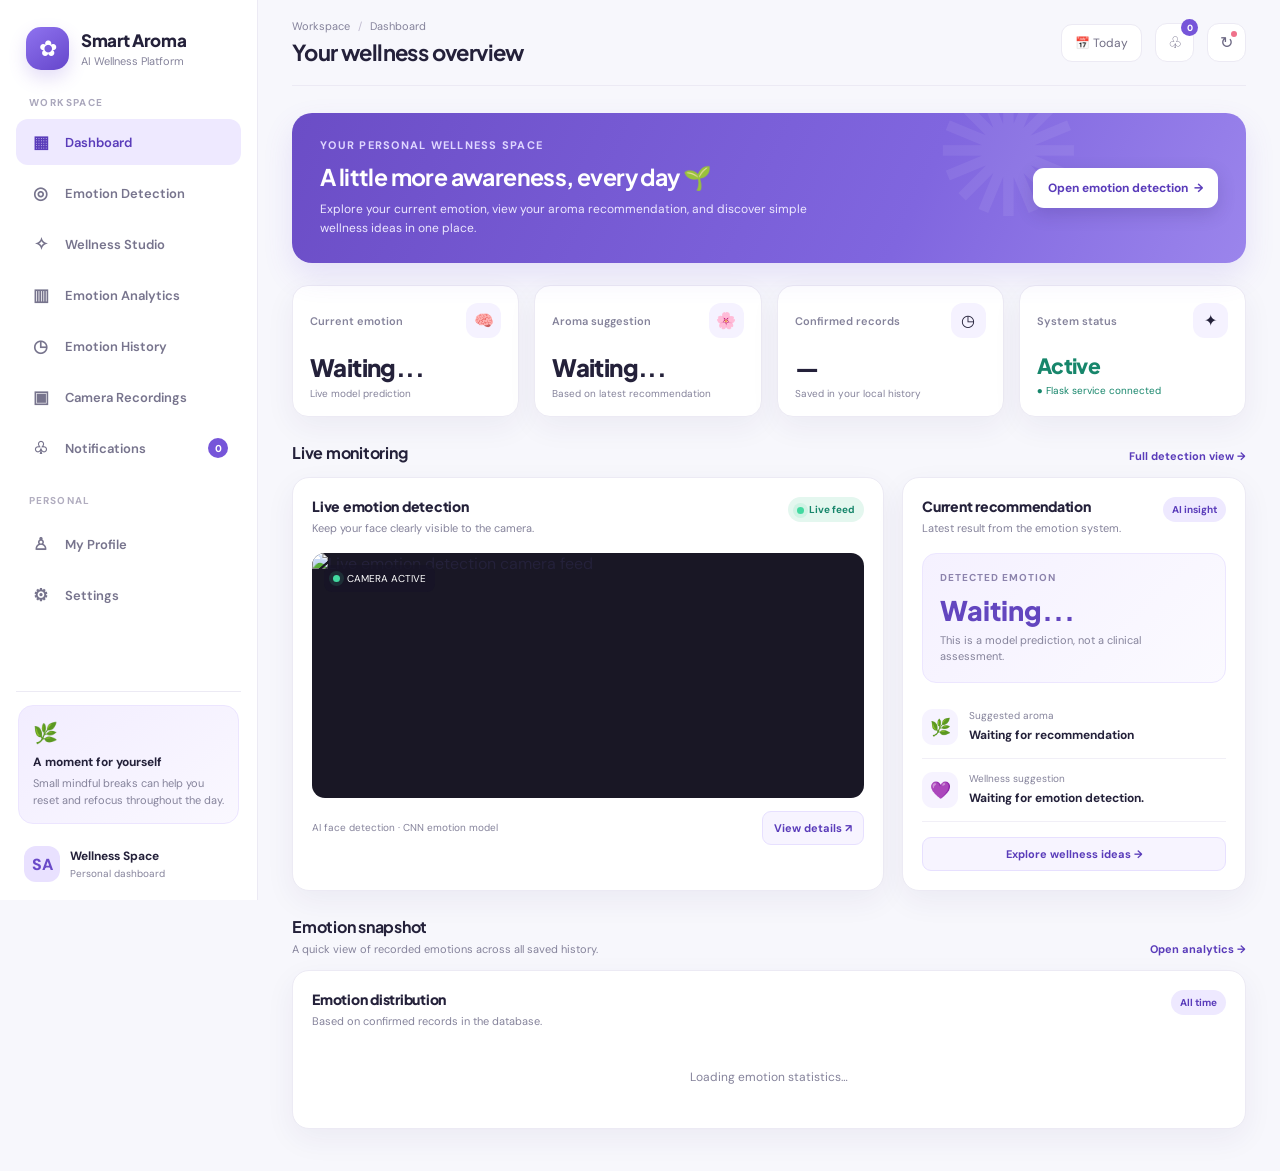
==== commit 1c7ea869: "Added files" ====
--- a/templates/index.html
+++ b/templates/index.html
@@ -463,7 +463,8 @@
         <div class="stat-card"><div class="stat-top"><span class="stat-label">Confirmed records</span><span class="stat-icon">◷</span></div><div class="stat-value" id="dashTotal">—</div><div class="stat-note">Saved in your local history</div></div>
         <div class="stat-card"><div class="stat-top"><span class="stat-label">System status</span><span class="stat-icon">✦</span></div><div class="stat-value" style="font-size:21px;color:var(--green)">Active</div><div class="stat-note good">● Flask service connected</div></div>
       </div>
-      <div class="section-heading"><div><h2>Live monitoring</h2><p>The camera stays available while the Python app and computer are running. Scheduled video clips can be saved for the configured duration even when no face or emotion is detected, with recording enabled and consent on. Emotion-based spray still requires a verified registered face.</p></div><button class="text-link" data-go="detection">Full detection view →</button></div>
+      <div class="section-heading"><div><h2>Live monitoring</h2>
+      </div><button class="text-link" data-go="detection">Full detection view →</button></div>
       <div class="content-grid">
         <article class="card"><div class="card-header"><div><div class="card-title">Live emotion detection</div><div class="card-subtitle">Keep your face clearly visible to the camera.</div></div><span class="tiny-tag"><span class="pulse" style="display:inline-block;margin-right:5px;vertical-align:middle"></span>Live feed</span></div><div class="camera-slot" id="dashboardCameraSlot"><div class="camera-frame"><img id="liveCamera" src="{{ url_for('video_feed') }}" alt="Live emotion detection camera feed"><div class="camera-overlay"><span class="pulse"></span> CAMERA ACTIVE</div></div></div><div class="camera-foot"><span>AI face detection · CNN emotion model</span><button class="soft-button" data-go="detection">View details ↗</button></div></article>
         <article class="card"><div class="card-header"><div><div class="card-title">Current recommendation</div><div class="card-subtitle">Latest result from the emotion system.</div></div><span class="tiny-tag purple">AI insight</span></div><div class="emotion-hero"><div class="emotion-kicker">DETECTED EMOTION</div><div class="emotion-big" id="dashEmotionBig">Waiting...</div><div class="emotion-helper">This is a model prediction, not a clinical assessment.</div></div><div class="recommend-row"><div class="recommend-icon">🌿</div><div><div class="recommend-label">Suggested aroma</div><div class="recommend-value" id="dashAromaDetail">Waiting for recommendation</div></div></div><div class="recommend-row"><div class="recommend-icon">💜</div><div><div class="recommend-label">Wellness suggestion</div><div class="recommend-value" id="dashSuggestion">Waiting for emotion detection.</div></div></div><button class="soft-button" style="width:100%;margin-top:15px" data-go="wellness">Explore wellness ideas →</button></article>
@@ -476,7 +477,8 @@
       <div class="section-heading" style="margin-top:0"><div><h2>Emotion detection</h2><p>Live camera preview and current prediction from your CNN model.</p></div><span class="tiny-tag"><span class="pulse" style="display:inline-block;margin-right:5px;vertical-align:middle"></span>Monitoring</span></div>
       <div class="content-grid">
         <article class="card"><div class="card-header"><div><div class="card-title">Camera preview</div><div class="card-subtitle">Position your face inside the camera view.</div></div><span class="tiny-tag">OpenCV</span></div><div class="camera-slot" id="detectionCameraSlot"></div><div class="camera-foot"><span>Predictions run while the camera is available.</span><span>Local processing</span></div></article>
-        <article class="card"><div class="card-header"><div><div class="card-title">Detection status</div><div class="card-subtitle">Latest values returned by the backend.</div></div></div><div class="emotion-hero"><div class="emotion-kicker">CURRENT EMOTION</div><div class="emotion-big" id="detectEmotion">Waiting...</div><div class="emotion-helper">Emotion classifications can be imperfect and may change with lighting, position, and model limitations.</div></div><div class="recommend-row"><div class="recommend-icon">🌸</div><div><div class="recommend-label">Aroma recommendation</div><div class="recommend-value" id="detectAroma">Waiting...</div></div></div><div class="recommend-row"><div class="recommend-icon">🌱</div><div><div class="recommend-label">Suggested next step</div><div class="recommend-value" id="detectSuggestion">Waiting...</div></div></div><div class="note-card">Emotion detection and aroma commands are enabled only while the registered face remains verified. Physical relay commands require the Arduino USB connection and hardware-enabled mode.</div></article>
+        <article class="card"><div class="card-header"><div><div class="card-title">Detection status</div><div class="card-subtitle">Latest values returned by the backend.</div></div></div><div class="emotion-hero"><div class="emotion-kicker">CURRENT EMOTION</div><div class="emotion-big" id="detectEmotion">Waiting...</div><div class="emotion-helper">Emotion classifications can be imperfect and may change with lighting, position, and model limitations.</div></div><div class="recommend-row"><div class="recommend-icon">🌸</div><div><div class="recommend-label">Aroma recommendation</div><div class="recommend-value" id="detectAroma">Waiting...</div></div></div><div class="recommend-row"><div class="recommend-icon">🌱</div><div><div class="recommend-label">Suggested next step</div><div class="recommend-value" id="detectSuggestion">Waiting...</div></div></div>
+        </article>
       </div>
     </section>
 
@@ -755,7 +757,9 @@
 
     <section class="page" id="page-notifications">
       <div class="section-heading" style="margin-top:0"><div><h2>Your little nudges 💌</h2><p>Playful emotion-based messages and a daily summary of saved records. Camera emotion labels are estimates, not facts about how you feel.</p></div><button class="soft-button" id="notificationsRefresh">↻ Refresh</button></div>
-      <article class="card" style="margin-bottom:15px"><div class="card-title">Browser notifications</div><div class="card-subtitle" style="margin:6px 0 12px">Allow optional desktop notifications for new wellness nudges. In-app notifications still appear without this permission.</div><button class="soft-button" id="enableBrowserNotifications">Enable browser notifications</button><p class="monitoring-state">Daily analysis notifications are generated after 8:00 PM local time while the app is running. Keep the Python app running for scheduled reports.</p></article>
+      <article class="card" style="margin-bottom:15px"><div class="card-title">Browser notifications</div>
+        <button class="soft-button" id="enableBrowserNotifications">Enable browser notifications</button>
+      </article>
       <article class="card daily-report-card" style="margin-bottom:15px">
         <div class="card-header"><div><div class="card-title">Today's emotion snapshot 📊</div><div class="card-subtitle">A live preview of your saved, confirmed recommendations. The end-of-day summary is sent after 8 PM.</div></div><button class="soft-button" id="dailySummaryRefresh">↻ Refresh report</button></div>
         <div class="analytics-stats">
@@ -817,7 +821,6 @@
         <div class="status-line"><span>Arduino relay</span><span class="status-value">USB serial · hardware mode must be enabled separately</span></div>
         <div class="system-actions"><button class="soft-button" id="monitoringToggle">Pause monitoring, recording & spray</button></div>
         <p class="monitoring-state" id="monitoringHelp">Monitoring and recording require your explicit consent. Scheduled recording runs only when its separate timer is enabled in Settings. You can pause monitoring to stop upcoming recordings and emotion-based spray.</p>
-        <div class="note-card">The camera operates only while the PC is awake and python app.py is running. Scheduled video clips may capture the room or people even when no face/emotion is detected. Record only in places where you have appropriate consent. Unknown or unverified faces remain blocked from personalized emotion processing and emotion-based spray; explicitly enabled fallback options are separate and use the shared timer.</div>
       </article>
 <article class="card" style="margin-top:18px">
         <div class="card-header"><div><div class="card-title">Emotion cycle & spray timer</div><div class="card-subtitle">Set how often the system samples 10 predictions and how long the aroma relay stays on.</div></div><span class="tiny-tag purple">Configurable</span></div>
